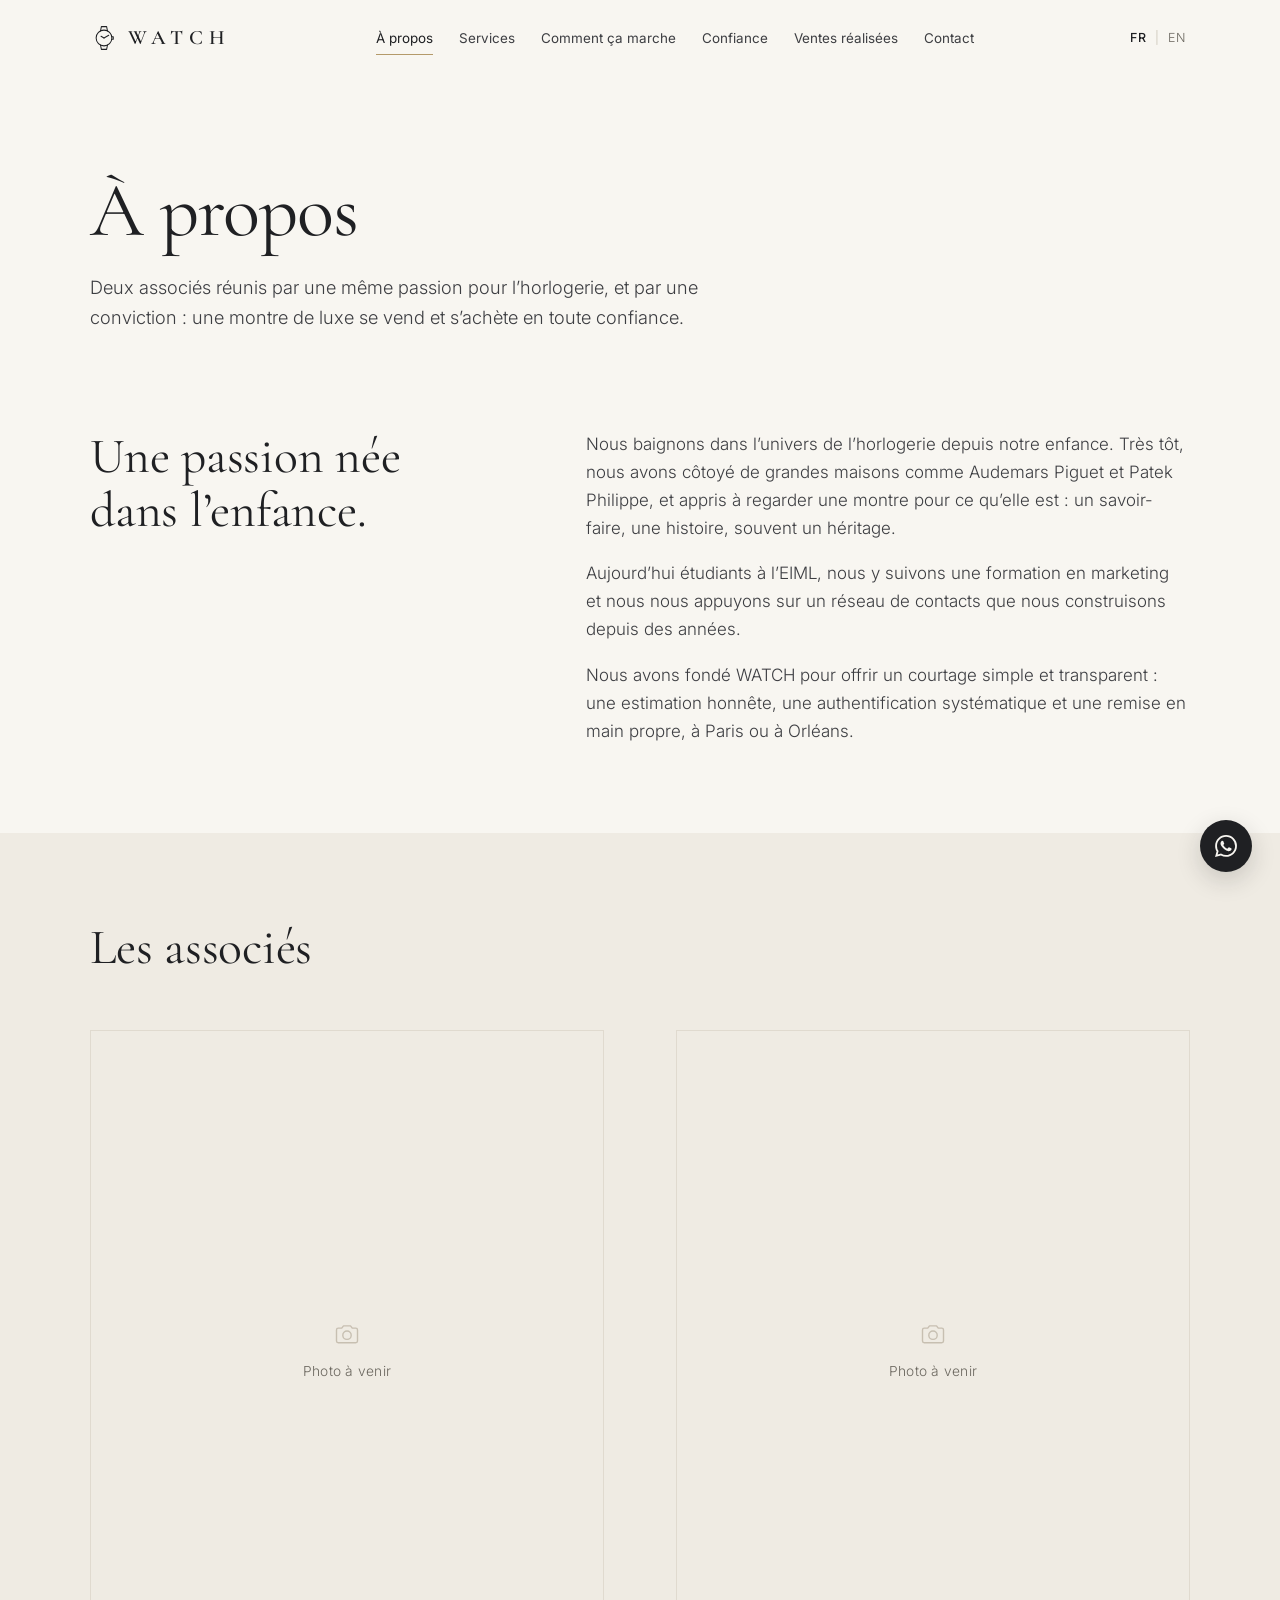
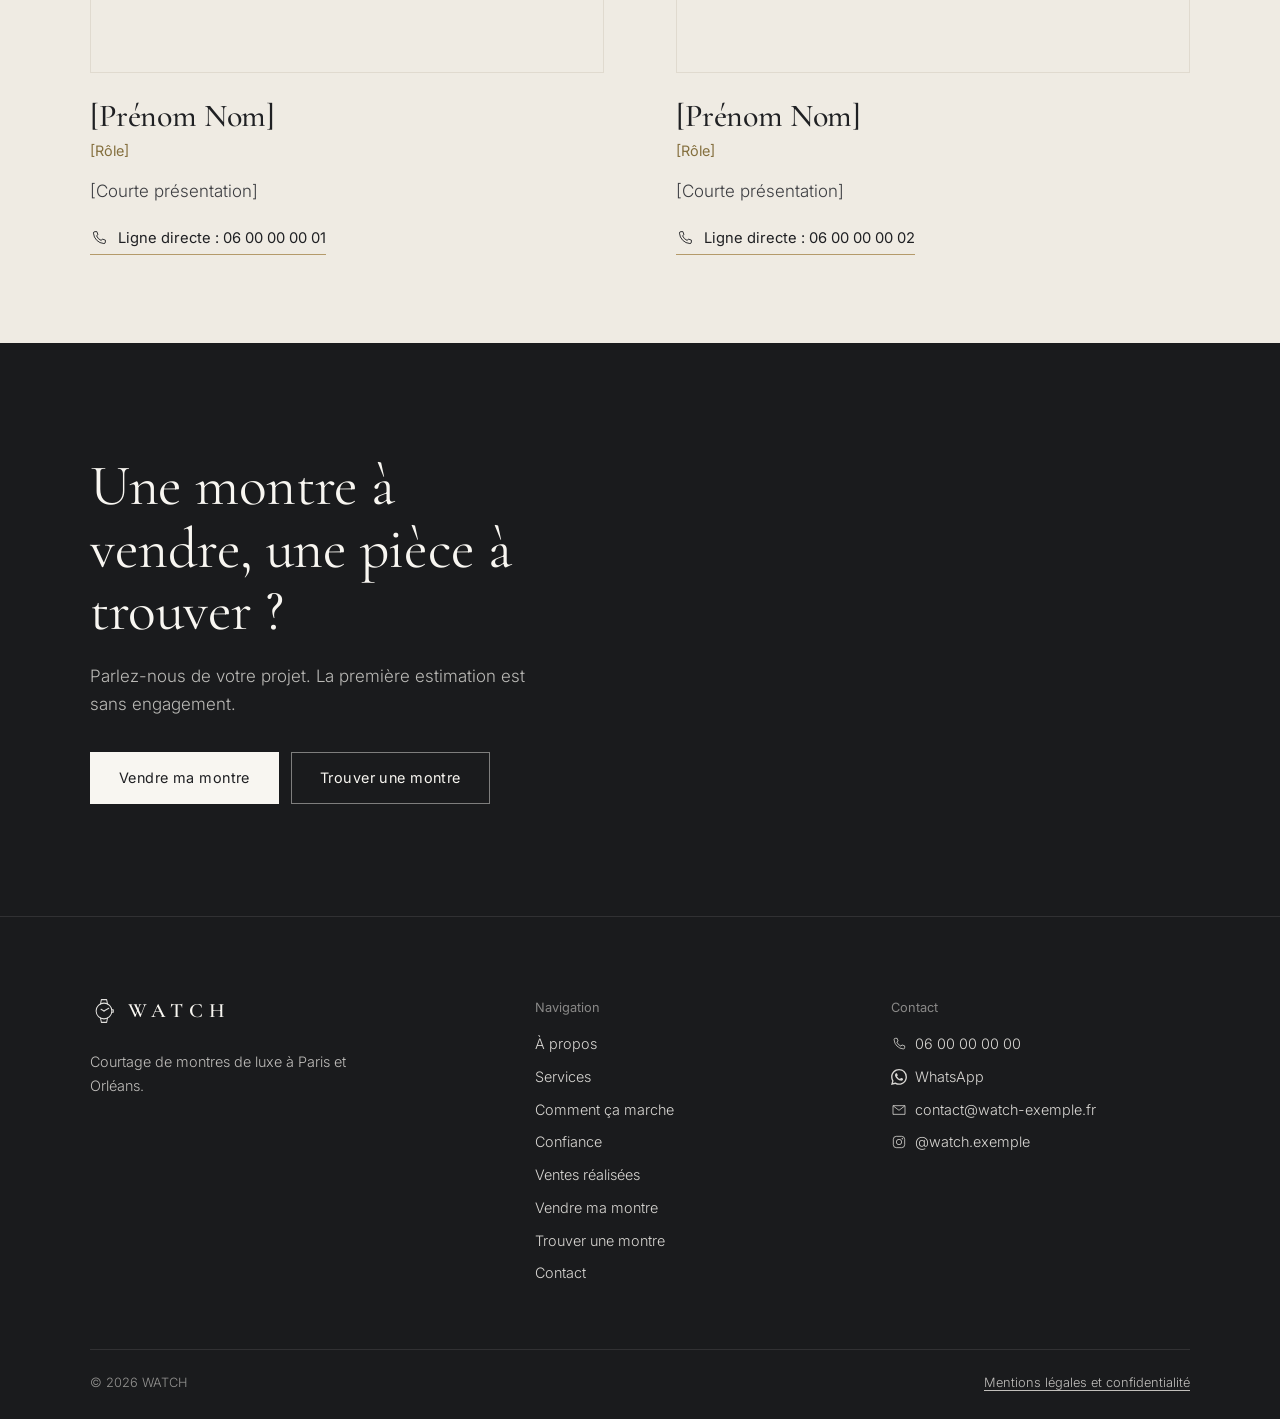
==== a-propos.html @ 284cd074 "Initial commit: site web statique Co-Authored-By: Claude Opus 5.5 <noreply@anthropic.com>" ====
<!DOCTYPE html>
<html lang="fr" class="no-js">
<head>
<meta charset="utf-8">
<meta name="viewport" content="width=device-width, initial-scale=1, viewport-fit=cover">
<title>À propos | WATCH</title>
<meta name="description" content="Courtage de montres de luxe à Paris et Orléans : vente, recherche, dépôt-vente et rachat. Authentification systématique et remise en main propre.">
<meta name="theme-color" content="#F8F6F1">
<link rel="icon" href="assets/logo.svg" type="image/svg+xml">
<link rel="preconnect" href="https://fonts.googleapis.com">
<link rel="preconnect" href="https://fonts.gstatic.com" crossorigin>
<link href="https://fonts.googleapis.com/css2?family=Cormorant+Garamond:ital,wght@0,400;0,500;0,600;1,400;1,500&family=Inter:wght@300;400;500&display=swap" rel="stylesheet">
<link rel="stylesheet" href="assets/style.css">
<script>document.documentElement.className = document.documentElement.className.replace('no-js', 'js');</script>
<script src="assets/site.js" defer></script>
</head>

<body data-page="a-propos">

<!-- Icônes -->
<svg width="0" height="0" style="position:absolute" aria-hidden="true" focusable="false">
  <symbol id="icon-dial" viewBox="0 0 64 64">
    <g fill="none" stroke="currentColor" stroke-width="1" stroke-linecap="round">
      <circle cx="32" cy="32" r="30"/>
      <circle cx="32" cy="32" r="26.5" stroke-width=".6"/>
      <path d="M32 8 V12 M56 32 H52 M32 56 V52 M8 32 H12"/>
      <path d="M32 32 V16 M32 32 L42 38"/>
    </g>
  </symbol>
  <symbol id="icon-camera" viewBox="0 0 24 24">
    <g fill="none" stroke="currentColor" stroke-width="1.2" stroke-linejoin="round">
      <path d="M3 8.5 A1.5 1.5 0 0 1 4.5 7 H7.5 L9 5 H15 L16.5 7 H19.5 A1.5 1.5 0 0 1 21 8.5 V18 A1.5 1.5 0 0 1 19.5 19.5 H4.5 A1.5 1.5 0 0 1 3 18 Z"/>
      <circle cx="12" cy="13" r="3.6"/>
    </g>
  </symbol>
  <symbol id="icon-phone" viewBox="0 0 24 24">
    <path fill="none" stroke="currentColor" stroke-width="1.2" stroke-linejoin="round" d="M6.6 3.5 H9.2 L10.6 7.6 L8.7 9 A11 11 0 0 0 15 15.3 L16.4 13.4 L20.5 14.8 V17.4 A2 2 0 0 1 18.5 19.4 A15 15 0 0 1 4.6 5.5 A2 2 0 0 1 6.6 3.5 Z"/>
  </symbol>
  <symbol id="icon-mail" viewBox="0 0 24 24">
    <g fill="none" stroke="currentColor" stroke-width="1.2" stroke-linejoin="round">
      <rect x="3" y="5.5" width="18" height="13"/>
      <path d="M3.5 6 L12 12.5 L20.5 6"/>
    </g>
  </symbol>
  <symbol id="icon-instagram" viewBox="0 0 24 24">
    <g fill="none" stroke="currentColor" stroke-width="1.2">
      <rect x="3.5" y="3.5" width="17" height="17" rx="4.5"/>
      <circle cx="12" cy="12" r="4"/>
    </g>
    <circle cx="16.9" cy="7.1" r="1" fill="currentColor"/>
  </symbol>
  <symbol id="icon-whatsapp" viewBox="0 0 24 24">
    <path fill="currentColor" d="M17.472 14.382c-.297-.149-1.758-.867-2.03-.967-.273-.099-.471-.148-.67.15-.197.297-.767.966-.94 1.164-.173.199-.347.223-.644.075-.297-.15-1.255-.463-2.39-1.475-.883-.788-1.48-1.761-1.653-2.059-.173-.297-.018-.458.13-.606.134-.133.298-.347.446-.52.149-.174.198-.298.298-.497.099-.198.05-.371-.025-.52-.075-.149-.669-1.612-.916-2.207-.242-.579-.487-.5-.669-.51-.173-.008-.371-.01-.57-.01-.198 0-.52.074-.792.372-.272.297-1.04 1.016-1.04 2.479 0 1.462 1.065 2.875 1.213 3.074.149.198 2.096 3.2 5.077 4.487.709.306 1.262.489 1.694.625.712.227 1.36.195 1.871.118.571-.085 1.758-.719 2.006-1.413.248-.694.248-1.289.173-1.413-.074-.124-.272-.198-.57-.347m-5.421 7.403h-.004a9.87 9.87 0 0 1-5.031-1.378l-.361-.214-3.741.982.998-3.648-.235-.374a9.86 9.86 0 0 1-1.51-5.26c.001-5.45 4.436-9.884 9.888-9.884 2.64 0 5.122 1.03 6.988 2.898a9.825 9.825 0 0 1 2.893 6.994c-.003 5.45-4.437 9.884-9.885 9.884m8.413-18.297A11.815 11.815 0 0 0 12.05 0C5.495 0 .16 5.335.157 11.892c0 2.096.547 4.142 1.588 5.945L.057 24l6.305-1.654a11.882 11.882 0 0 0 5.683 1.448h.005c6.554 0 11.89-5.335 11.893-11.893a11.821 11.821 0 0 0-3.48-8.413z"/>
  </symbol>
</svg>

<a class="skip-link" href="#main" data-i18n="a11y.skip">Aller au contenu</a>

<!-- =====================================================================
     EN-TÊTE
     ===================================================================== -->
<header class="site-header" id="top">
  <div class="container header-inner">
    <a class="brand" href="index.html">
      <img class="brand-mark" src="assets/logo.svg" alt="" width="28" height="28">
      <span class="brand-name" data-brand>WATCH</span>
    </a>

    <nav class="nav-desktop" aria-label="Navigation principale" data-i18n-attr="aria-label:a11y.mainNav">
      <ul>
        <li><a class="nav-link" href="a-propos.html" aria-current="page" data-i18n="nav.about">À propos</a></li>
        <li><a class="nav-link" href="services.html" data-i18n="nav.services">Services</a></li>
        <li><a class="nav-link" href="comment-ca-marche.html" data-i18n="nav.how">Comment ça marche</a></li>
        <li><a class="nav-link" href="confiance.html" data-i18n="nav.trust">Confiance</a></li>
        <li><a class="nav-link" href="ventes.html" data-i18n="nav.sales">Ventes réalisées</a></li>
        <li><a class="nav-link" href="contact.html" data-i18n="nav.contact">Contact</a></li>
      </ul>
    </nav>

    <div class="header-tools">
      <div class="lang" role="group" aria-label="Langue" data-i18n-attr="aria-label:a11y.lang">
        <button type="button" data-set-lang="fr" lang="fr" aria-label="Français" aria-pressed="true">FR</button>
        <span class="sep" aria-hidden="true">|</span>
        <button type="button" data-set-lang="en" lang="en" aria-label="English" aria-pressed="false">EN</button>
      </div>
      <button class="menu-toggle" type="button" aria-expanded="false" aria-controls="mobile-menu" aria-label="Ouvrir le menu" data-i18n-attr="aria-label:a11y.menuOpen">
        <span></span><span></span>
      </button>
    </div>
  </div>
</header>

<!-- Menu mobile (plein écran) -->
<div class="mobile-menu" id="mobile-menu" aria-hidden="true">
  <div class="mobile-menu-top">
    <a class="brand" href="index.html">
      <img class="brand-mark" src="assets/logo.svg" alt="" width="28" height="28">
      <span class="brand-name" data-brand>WATCH</span>
    </a>
    <button class="menu-close" type="button" aria-label="Fermer le menu" data-i18n-attr="aria-label:a11y.menuClose"></button>
  </div>
  <nav aria-label="Navigation principale" data-i18n-attr="aria-label:a11y.mainNav">
    <ul>
      <li><a class="nav-link-m" href="index.html" data-i18n="nav.home">Accueil</a></li>
      <li><a class="nav-link-m" href="a-propos.html" aria-current="page" data-i18n="nav.about">À propos</a></li>
      <li><a class="nav-link-m" href="services.html" data-i18n="nav.services">Services</a></li>
      <li><a class="nav-link-m" href="comment-ca-marche.html" data-i18n="nav.how">Comment ça marche</a></li>
      <li><a class="nav-link-m" href="confiance.html" data-i18n="nav.trust">Confiance</a></li>
      <li><a class="nav-link-m" href="ventes.html" data-i18n="nav.sales">Ventes réalisées</a></li>
      <li><a class="nav-link-m" href="contact.html" data-i18n="nav.contact">Contact</a></li>
    </ul>
  </nav>
  <div class="mobile-menu-foot">
    <a class="btn btn-primary" href="vendre.html" data-i18n="cta.sell">Vendre ma montre</a>
    <a class="btn btn-ghost" href="trouver.html" data-i18n="cta.find">Trouver une montre</a>
    <div class="lang" role="group" aria-label="Langue" data-i18n-attr="aria-label:a11y.lang">
      <button type="button" data-set-lang="fr" lang="fr" aria-label="Français" aria-pressed="true">FR</button>
      <span class="sep" aria-hidden="true">|</span>
      <button type="button" data-set-lang="en" lang="en" aria-label="English" aria-pressed="false">EN</button>
    </div>
  </div>
</div>

<main id="main" tabindex="-1">

<!-- =====================================================================
     2. À PROPOS
     ===================================================================== -->
  <header class="page-head">
    <div class="container">
      <h1 data-i18n="about.title">À propos</h1>
      <p class="lead" data-i18n="about.lead">Deux associés réunis par une même passion pour l’horlogerie, et par une conviction&nbsp;: une montre de luxe se vend et s’achète en toute confiance.</p>
    </div>
  </header>

  <div class="block">
    <div class="container story reveal">
      <h2 data-i18n="about.story.title">Une passion née dans l’enfance.</h2>
      <div class="story-text">
        <p data-i18n="about.story.p1">Nous baignons dans l’univers de l’horlogerie depuis notre enfance. Très tôt, nous avons côtoyé de grandes maisons comme Audemars Piguet et Patek Philippe, et appris à regarder une montre pour ce qu’elle est&nbsp;: un savoir-faire, une histoire, souvent un héritage.</p>
        <p data-i18n="about.story.p2">Aujourd’hui étudiants à l’EIML, nous y suivons une formation en marketing et nous nous appuyons sur un réseau de contacts que nous construisons depuis des années.</p>
        <p data-i18n="about.story.p3">Nous avons fondé <span data-brand>WATCH</span> pour offrir un courtage simple et transparent&nbsp;: une estimation honnête, une authentification systématique et une remise en main propre, à Paris ou à Orléans.</p>
      </div>
    </div>
  </div>

  <div class="block block-tint">
    <div class="container">
      <div class="block-head reveal">
        <h2 data-i18n="about.partners.title">Les associés</h2>
      </div>
      <div class="partners">
        <!-- ASSOCIÉ 1 -->
        <article class="partner reveal">
          <div class="partner-photo">
            <!-- PHOTO ASSOCIÉ 1 : remplacez le bloc .photo-placeholder par
                 <img src="photos/associe-1.jpg" alt="Prénom Nom" loading="lazy"> -->
            <div class="photo-placeholder">
              <svg class="icon" aria-hidden="true"><use href="#icon-camera"/></svg>
              <span data-i18n="partner.photo">Photo à venir</span>
            </div>
          </div>
          <h3>[Prénom Nom]</h3>
          <p class="partner-role" data-i18n="partner1.role">[Rôle]</p>
          <p class="partner-bio" data-i18n="partner1.bio">[Courte présentation]</p>
          <a class="partner-phone" data-tel="partner1Phone" href="tel:+33600000001">
            <svg class="icon" aria-hidden="true"><use href="#icon-phone"/></svg>
            <span><span data-i18n="partner.direct">Ligne directe&nbsp;:</span> <span data-config="partner1Phone">06 00 00 00 01</span></span>
          </a>
        </article>

        <!-- ASSOCIÉ 2 -->
        <article class="partner reveal">
          <div class="partner-photo">
            <!-- PHOTO ASSOCIÉ 2 : remplacez le bloc .photo-placeholder par
                 <img src="photos/associe-2.jpg" alt="Prénom Nom" loading="lazy"> -->
            <div class="photo-placeholder">
              <svg class="icon" aria-hidden="true"><use href="#icon-camera"/></svg>
              <span data-i18n="partner.photo">Photo à venir</span>
            </div>
          </div>
          <h3>[Prénom Nom]</h3>
          <p class="partner-role" data-i18n="partner2.role">[Rôle]</p>
          <p class="partner-bio" data-i18n="partner2.bio">[Courte présentation]</p>
          <a class="partner-phone" data-tel="partner2Phone" href="tel:+33600000002">
            <svg class="icon" aria-hidden="true"><use href="#icon-phone"/></svg>
            <span><span data-i18n="partner.direct">Ligne directe&nbsp;:</span> <span data-config="partner2Phone">06 00 00 00 02</span></span>
          </a>
        </article>
      </div>
    </div>
  </div>

</main>

<!-- =====================================================================
     BANDEAU FINAL
     ===================================================================== -->
<section class="cta-band" id="cta-band" aria-labelledby="cta-band-title">
  <div class="container">
    <h2 id="cta-band-title" data-i18n="band.title">Une montre à vendre, une pièce à trouver&nbsp;?</h2>
    <p data-i18n="band.text">Parlez-nous de votre projet. La première estimation est sans engagement.</p>
    <div class="cta-band-actions">
      <a class="btn btn-light" href="vendre.html" data-i18n="cta.sell">Vendre ma montre</a>
      <a class="btn btn-outline-light" href="trouver.html" data-i18n="cta.find">Trouver une montre</a>
    </div>
  </div>
</section>

<!-- =====================================================================
     PIED DE PAGE
     ===================================================================== -->
<footer class="site-footer">
  <div class="container">
    <div class="footer-main">
      <div>
        <a class="brand" href="index.html">
          <img class="brand-mark" src="assets/logo.svg" alt="" width="28" height="28">
          <span class="brand-name" data-brand>WATCH</span>
        </a>
        <p class="footer-tagline" data-i18n="footer.tagline">Courtage de montres de luxe à Paris et Orléans.</p>
      </div>
      <nav aria-labelledby="footer-nav-title">
        <p class="footer-title" id="footer-nav-title" data-i18n="footer.navTitle">Navigation</p>
        <ul class="footer-links">
          <li><a href="a-propos.html" data-i18n="nav.about">À propos</a></li>
          <li><a href="services.html" data-i18n="nav.services">Services</a></li>
          <li><a href="comment-ca-marche.html" data-i18n="nav.how">Comment ça marche</a></li>
          <li><a href="confiance.html" data-i18n="nav.trust">Confiance</a></li>
          <li><a href="ventes.html" data-i18n="nav.sales">Ventes réalisées</a></li>
          <li><a href="vendre.html" data-i18n="cta.sell">Vendre ma montre</a></li>
          <li><a href="trouver.html" data-i18n="cta.find">Trouver une montre</a></li>
          <li><a href="contact.html" data-i18n="nav.contact">Contact</a></li>
        </ul>
      </nav>
      <div>
        <p class="footer-title" data-i18n="footer.contactTitle">Contact</p>
        <ul class="footer-links">
          <li><a data-tel="phone" href="tel:+33600000000"><svg class="icon" aria-hidden="true"><use href="#icon-phone"/></svg><span data-config="phone">06 00 00 00 00</span></a></li>
          <li><a data-wa href="https://wa.me/33600000000" target="_blank" rel="noopener"><svg class="icon" aria-hidden="true"><use href="#icon-whatsapp"/></svg>WhatsApp</a></li>
          <li><a data-mail href="mailto:contact@watch-exemple.fr"><svg class="icon" aria-hidden="true"><use href="#icon-mail"/></svg><span data-config="email">contact@watch-exemple.fr</span></a></li>
          <li><a data-insta href="https://www.instagram.com/watch.exemple/" target="_blank" rel="noopener"><svg class="icon" aria-hidden="true"><use href="#icon-instagram"/></svg><span data-config="instagramHandle">@watch.exemple</span></a></li>
        </ul>
      </div>
    </div>
    <div class="footer-bottom">
      <span>© <span data-year>2026</span> <span data-brand>WATCH</span></span>
      <a href="mentions-legales.html" data-i18n="footer.legal">Mentions légales et confidentialité</a>
    </div>
  </div>
</footer>

<!-- Bouton WhatsApp flottant -->
<a class="wa-float" data-wa href="https://wa.me/33600000000" target="_blank" rel="noopener" aria-label="Nous écrire sur WhatsApp" data-i18n-attr="aria-label:a11y.wa">
  <svg class="icon" aria-hidden="true"><use href="#icon-whatsapp"/></svg>
</a>

</body>
</html>
---- assets/style.css ----
/* =====================================================================
   FEUILLE DE STYLE COMMUNE À TOUTES LES PAGES
   ===================================================================== */

/* =====================================================================
   VARIABLES DE DESIGN
   Une seule touche de couleur : --gold (champagne mat), utilisée avec parcimonie.
   ===================================================================== */
:root {
  --ink:        #1F2023;  /* anthracite : texte et boutons */
  --ink-soft:   #3D3E42;  /* texte courant */
  --muted:      #6B675F;  /* texte secondaire */
  --paper:      #F8F6F1;  /* ivoire : fond principal */
  --paper-2:    #EFEBE3;  /* ivoire plus soutenu : bandeaux, emplacements photo */
  --white:      #FFFFFF;  /* champs de formulaire */
  --line:       #E0DACF;  /* filets fins */
  --line-strong:#C7BFB1;  /* bordures de champs */
  --gold:       #B49A6A;  /* champagne : filets, aiguille des secondes */
  --gold-ink:   #85703F;  /* champagne lisible pour du texte */
  --night:      #1A1B1D;  /* bandeau final et pied de page */
  --error:      #9A3A2C;

  --serif: "Cormorant Garamond", "Iowan Old Style", "Times New Roman", serif;
  --sans:  "Inter", system-ui, -apple-system, "Segoe UI", Roboto, sans-serif;

  --gutter: 20px;
  --max: 1180px;
  --header-h: 64px;
  --ease: cubic-bezier(.22, .61, .36, 1);
}
@media (min-width: 768px) {
  :root { --gutter: 40px; --header-h: 76px; }
}

/* ---------- Base ---------- */
*, *::before, *::after { box-sizing: border-box; }
[hidden] { display: none !important; }
html { -webkit-text-size-adjust: 100%; color-scheme: light; }
body {
  margin: 0;
  background: var(--paper);
  color: var(--ink);
  font-family: var(--sans);
  font-weight: 300;
  font-size: 16px;
  line-height: 1.65;
  -webkit-font-smoothing: antialiased;
  text-rendering: optimizeLegibility;
}
@media (min-width: 1024px) { body { font-size: 17px; } }
body.menu-open { overflow: hidden; }
img, svg { display: block; max-width: 100%; }
a { color: inherit; }
p { margin: 0 0 1em; }
h1, h2, h3, h4 {
  font-family: var(--serif);
  font-weight: 500;
  line-height: 1.08;
  letter-spacing: -0.005em;
  margin: 0;
  color: var(--ink);
}
strong { font-weight: 500; }
::selection { background: var(--ink); color: var(--paper); }

:focus-visible { outline: 2px solid var(--gold-ink); outline-offset: 3px; }
[tabindex="-1"]:focus { outline: none; }

.container { width: 100%; max-width: var(--max); margin: 0 auto; padding: 0 var(--gutter); }
.visually-hidden {
  position: absolute !important; width: 1px; height: 1px; padding: 0; margin: -1px;
  overflow: hidden; clip: rect(0 0 0 0); white-space: nowrap; border: 0;
}
.nowrap, [data-config] { white-space: nowrap; }
.icon { width: 18px; height: 18px; flex: none; }

.skip-link {
  position: absolute; left: 12px; top: -60px; z-index: 100;
  background: var(--ink); color: var(--paper); padding: 10px 16px; text-decoration: none; font-size: .9rem;
}
.skip-link:focus { top: 12px; }

/* ---------- Boutons et liens ---------- */
.btn {
  display: inline-flex; align-items: center; justify-content: center; gap: 10px;
  min-height: 52px; padding: 0 28px;
  font-family: var(--sans); font-size: .9rem; font-weight: 400; letter-spacing: .03em; line-height: 1.2;
  text-decoration: none; text-align: center;
  border: 1px solid var(--ink); border-radius: 0; cursor: pointer;
  transition: background-color .35s var(--ease), color .35s var(--ease), border-color .35s var(--ease);
}
.btn-primary { background: var(--ink); color: var(--paper); }
.btn-primary:hover { background: #000; border-color: #000; }
.btn-ghost { background: transparent; color: var(--ink); }
.btn-ghost:hover { background: var(--ink); color: var(--paper); }
.btn-light { background: var(--paper); color: var(--ink); border-color: var(--paper); }
.btn-light:hover { background: transparent; color: var(--paper); }
.btn-outline-light { background: transparent; color: var(--paper); border-color: rgba(248, 246, 241, .45); }
.btn-outline-light:hover { border-color: var(--gold); color: var(--paper); background: rgba(248, 246, 241, .04); }
.btn[disabled] { opacity: .6; cursor: progress; }
.btn .icon { width: 17px; height: 17px; }

.text-link {
  display: inline-block;
  font-size: .92rem; font-weight: 400; color: var(--ink);
  text-decoration: underline; text-decoration-thickness: 1px;
  text-decoration-color: var(--gold); text-underline-offset: 6px;
  transition: text-decoration-color .3s var(--ease);
}
.text-link:hover { text-decoration-color: var(--ink); }

/* ---------- En-tête ---------- */
.site-header {
  position: sticky; top: 0; z-index: 50;
  background: rgba(248, 246, 241, .95);
  -webkit-backdrop-filter: saturate(1.1) blur(10px);
  backdrop-filter: saturate(1.1) blur(10px);
  border-bottom: 1px solid transparent;
  transition: border-color .4s var(--ease);
}
.site-header.is-scrolled { border-bottom-color: var(--line); }
.header-inner { display: flex; align-items: center; justify-content: space-between; gap: 24px; height: var(--header-h); }

.brand { display: inline-flex; align-items: center; gap: 10px; text-decoration: none; color: var(--ink); }
.brand-mark { width: 28px; height: 28px; }
.site-footer .brand-mark { filter: invert(1); }   /* logo clair sur fond sombre */
.brand-name {
  font-family: var(--serif); font-weight: 600; font-size: 1.28rem;
  letter-spacing: .28em; margin-right: -.28em; line-height: 1;
}

.nav-desktop { display: none; }
.nav-desktop ul { display: flex; align-items: center; gap: 26px; list-style: none; margin: 0; padding: 0; }
.nav-link {
  position: relative; display: inline-block; padding: 6px 0;
  font-size: .84rem; font-weight: 400; color: var(--ink-soft); text-decoration: none;
  transition: color .3s var(--ease);
}
.nav-link::after {
  content: ""; position: absolute; left: 0; right: 0; bottom: 0; height: 1px;
  background: var(--gold); transform: scaleX(0); transform-origin: left;
  transition: transform .4s var(--ease);
}
.nav-link:hover { color: var(--ink); }
.nav-link:hover::after, .nav-link[aria-current="page"]::after { transform: scaleX(1); }
.nav-link[aria-current="page"] { color: var(--ink); }

.header-tools { display: flex; align-items: center; gap: 18px; }
.lang { display: flex; align-items: center; gap: 4px; font-size: .78rem; letter-spacing: .08em; }
.lang button {
  background: none; border: 0; padding: 8px 4px; cursor: pointer;
  font: inherit; letter-spacing: inherit; color: var(--muted);
  transition: color .3s var(--ease);
}
.lang button:hover { color: var(--ink); }
.lang button[aria-pressed="true"] { color: var(--ink); font-weight: 500; }
.lang .sep { color: var(--line-strong); }

.menu-toggle {
  display: inline-flex; flex-direction: column; justify-content: center; gap: 6px;
  width: 44px; height: 44px; padding: 0 10px; margin-right: -10px;
  background: none; border: 0; cursor: pointer;
}
.menu-toggle span { display: block; height: 1px; background: var(--ink); }
.menu-toggle span:last-child { width: 62%; margin-left: auto; }

@media (min-width: 1100px) {
  .nav-desktop { display: block; }
  .menu-toggle { display: none; }
}

/* ---------- Menu mobile ---------- */
.mobile-menu {
  position: fixed; inset: 0; z-index: 60;
  display: flex; flex-direction: column;
  background: var(--paper);
  padding: 0 var(--gutter) calc(28px + env(safe-area-inset-bottom));
  overflow-y: auto;
  opacity: 0; visibility: hidden;
  transition: opacity .35s var(--ease), visibility .35s;
}
.mobile-menu.is-open { opacity: 1; visibility: visible; }
.mobile-menu-top { display: flex; align-items: center; justify-content: space-between; height: var(--header-h); flex: none; }
.menu-close {
  width: 44px; height: 44px; margin-right: -10px; position: relative;
  background: none; border: 0; cursor: pointer;
}
.menu-close::before, .menu-close::after {
  content: ""; position: absolute; left: 11px; right: 11px; top: 50%; height: 1px; background: var(--ink);
}
.menu-close::before { transform: rotate(45deg); }
.menu-close::after { transform: rotate(-45deg); }
.mobile-menu nav ul { list-style: none; margin: 16px 0 0; padding: 0; }
.mobile-menu nav a {
  display: block; padding: 11px 0;
  font-family: var(--serif); font-size: 1.85rem; font-weight: 400; line-height: 1.15;
  color: var(--ink); text-decoration: none;
  border-bottom: 1px solid var(--line);
}
.mobile-menu nav a[aria-current="page"] { color: var(--gold-ink); }
.mobile-menu-foot { margin-top: auto; padding-top: 32px; display: grid; gap: 14px; }
.mobile-menu-foot .lang { font-size: .9rem; }
.mobile-menu-foot .btn { width: 100%; }

.page-head { padding: 52px 0 20px; }
.page-head h1 { font-size: clamp(2.7rem, 8vw, 4.8rem); font-weight: 400; line-height: 1; letter-spacing: -.015em; }
.page-head .lead { margin-top: 22px; }
@media (min-width: 768px) { .page-head { padding: 96px 0 32px; } }
.page-head + .block { padding-top: 28px; }
@media (min-width: 768px) { .page-head + .block { padding-top: 48px; } }

.lead { font-size: 1.08rem; color: var(--ink-soft); max-width: 58ch; }
@media (min-width: 1024px) { .lead { font-size: 1.14rem; } }

.block { padding: 52px 0; }
@media (min-width: 768px) { .block { padding: 88px 0; } }
.block-tint { background: var(--paper-2); }
.block-head { display: grid; gap: 18px; margin-bottom: 40px; }
.block-head h2 { font-size: clamp(2rem, 5vw, 3.1rem); font-weight: 400; max-width: 20ch; }
.block-head p { color: var(--ink-soft); max-width: 52ch; margin: 0; }
@media (min-width: 900px) {
  .block-head { grid-template-columns: 1fr 1fr; align-items: end; gap: 64px; margin-bottom: 56px; }
}

/* ---------- Apparition douce au scroll ---------- */
.js .reveal { opacity: 0; transform: translateY(14px); transition: opacity 1s var(--ease), transform 1s var(--ease); }
.js .reveal.is-visible { opacity: 1; transform: none; }

/* =====================================================================
   ACCUEIL
   ===================================================================== */
.hero { padding: 36px 0 64px; }
.hero-grid { display: grid; gap: 48px; align-items: center; }
.hero h1 {
  font-size: clamp(2.55rem, 10vw, 4.9rem);
  font-weight: 400; line-height: 1.03; letter-spacing: -.02em;
  max-width: 13ch;
}
.hero-lead { font-size: 1.06rem; color: var(--ink-soft); max-width: 44ch; margin: 26px 0 34px; }
.hero-actions { display: grid; gap: 12px; }
.hero-note { margin: 22px 0 0; font-size: .88rem; color: var(--muted); }
.hero-note a { color: var(--ink); text-decoration-color: var(--gold); text-underline-offset: 4px; }
.dial-wrap { width: min(80vw, 360px); margin: 0 auto; }
.dial { width: 100%; height: auto; overflow: visible; }
.js .hero .reveal:nth-child(2) { transition-delay: .12s; }
.js .hero .reveal:nth-child(3) { transition-delay: .24s; }
.js .hero .reveal:nth-child(4) { transition-delay: .36s; }

@media (min-width: 560px) {
  .hero-actions { grid-auto-flow: column; justify-content: start; }
}
@media (min-width: 960px) {
  .hero { display: flex; align-items: center; min-height: calc(100vh - var(--header-h)); min-height: calc(100svh - var(--header-h)); padding: 56px 0 96px; }
  .hero-grid { grid-template-columns: minmax(0, 1.15fr) minmax(0, .85fr); gap: 72px; }
  .hero-lead { font-size: 1.15rem; }
  .dial-wrap { width: 100%; max-width: 470px; margin: 0 0 0 auto; }
}

/* Services en résumé */
.svc-grid { display: grid; gap: 0; list-style: none; margin: 0; padding: 0; }
.svc-item { padding: 26px 0 30px; border-top: 1px solid var(--line); }
.svc-item:first-child { border-top-color: var(--ink); }
.svc-item h3 { font-size: 1.7rem; font-weight: 500; margin-bottom: 8px; }
.svc-item p { color: var(--ink-soft); margin: 0; max-width: 34ch; }
@media (min-width: 640px) {
  .svc-grid { grid-template-columns: 1fr 1fr; column-gap: 40px; }
  .svc-item:nth-child(2) { border-top-color: var(--ink); }
}
@media (min-width: 1024px) {
  .svc-grid { grid-template-columns: repeat(4, 1fr); column-gap: 36px; }
  .svc-item { border-top-color: var(--ink); }
}
.block-foot { margin-top: 36px; }

/* Points de confiance (accueil) */
.trust-points { display: grid; gap: 36px; list-style: none; margin: 0; padding: 0; }
.trust-point::before { content: ""; display: block; width: 36px; height: 1px; background: var(--gold); margin-bottom: 22px; }
.trust-point h3 { font-size: 1.65rem; margin-bottom: 10px; }
.trust-point p { color: var(--ink-soft); margin: 0; max-width: 38ch; }
@media (min-width: 860px) { .trust-points { grid-template-columns: repeat(3, 1fr); gap: 48px; } }

/* Deux parcours (accueil) */
.paths { display: grid; gap: 0; }
.path { padding: 36px 0; border-top: 1px solid var(--line); }
.path:first-child { border-top: 0; padding-top: 0; }
.path h3 { font-size: clamp(1.9rem, 4vw, 2.5rem); font-weight: 400; margin-bottom: 14px; }
.path p { color: var(--ink-soft); max-width: 42ch; }
.path-actions { display: flex; flex-wrap: wrap; align-items: center; gap: 20px 28px; margin-top: 26px; }
@media (min-width: 860px) {
  .paths { grid-template-columns: 1fr 1fr; }
  .path, .path:first-child { padding: 8px 0 8px 56px; border-top: 0; border-left: 1px solid var(--line); }
  .path:first-child { padding-left: 0; padding-right: 56px; border-left: 0; }
}

/* =====================================================================
   À PROPOS
   ===================================================================== */
.story { display: grid; gap: 28px; }
.story h2 { font-size: clamp(2rem, 5vw, 3.1rem); font-weight: 400; max-width: 14ch; }
.story-text p { color: var(--ink-soft); max-width: 60ch; }
.story-text p:last-child { margin-bottom: 0; }
@media (min-width: 900px) { .story { grid-template-columns: minmax(0, 5fr) minmax(0, 7fr); gap: 64px; } }

.partners { display: grid; gap: 56px; }
@media (min-width: 720px) { .partners { grid-template-columns: 1fr 1fr; gap: 40px; } }
@media (min-width: 1024px) { .partners { gap: 72px; } }
.partner-photo { aspect-ratio: 4 / 5; background: var(--paper-2); border: 1px solid var(--line); margin-bottom: 26px; overflow: hidden; }
.partner-photo img { width: 100%; height: 100%; object-fit: cover; }
.photo-placeholder {
  height: 100%; display: flex; flex-direction: column; align-items: center; justify-content: center; gap: 12px;
  color: var(--muted); font-size: .86rem; letter-spacing: .02em;
}
.photo-placeholder .icon { width: 28px; height: 28px; color: var(--line-strong); }
.partner h3 { font-size: 2rem; font-weight: 500; }
.partner-role { margin: 6px 0 14px; font-size: .9rem; font-weight: 400; color: var(--gold-ink); }
.partner-bio { color: var(--ink-soft); max-width: 46ch; }
.partner-phone {
  display: inline-flex; align-items: center; gap: 10px; margin-top: 4px;
  font-size: .92rem; font-weight: 400; text-decoration: none; color: var(--ink);
  border-bottom: 1px solid var(--gold); padding-bottom: 4px;
}
.partner-phone:hover { border-bottom-color: var(--ink); }

/* =====================================================================
   SERVICES
   ===================================================================== */
.svc-rows { list-style: none; margin: 0; padding: 0; border-top: 1px solid var(--ink); }
.svc-row { display: grid; gap: 10px; padding: 30px 0 34px; border-bottom: 1px solid var(--line); }
.svc-row h3 { font-size: clamp(1.9rem, 4vw, 2.6rem); font-weight: 400; }
.svc-row p { color: var(--ink-soft); margin: 0; max-width: 56ch; }
.svc-note { display: block; margin-top: 14px; font-family: var(--serif); font-style: italic; font-size: 1.15rem; color: var(--gold-ink); }
@media (min-width: 860px) {
  .svc-row { grid-template-columns: minmax(0, 5fr) minmax(0, 7fr); gap: 56px; padding: 44px 0 46px; align-items: baseline; }
}
.svc-extra { display: grid; gap: 40px; margin-top: 56px; }
.svc-extra h3 { font-size: 1.7rem; margin-bottom: 12px; }
.svc-extra p { color: var(--ink-soft); max-width: 48ch; }
@media (min-width: 860px) { .svc-extra { grid-template-columns: 1fr 1fr; gap: 64px; margin-top: 72px; } }

/* =====================================================================
   COMMENT ÇA MARCHE — onglets + frise
   ===================================================================== */
.tabs { display: grid; grid-template-columns: 1fr 1fr; border: 1px solid var(--ink); margin-bottom: 44px; max-width: 520px; }
.tab {
  min-height: 52px; padding: 0 16px;
  background: transparent; border: 0; cursor: pointer;
  font: inherit; font-size: .9rem; font-weight: 400; color: var(--ink);
  transition: background-color .35s var(--ease), color .35s var(--ease);
}
.tab + .tab { border-left: 1px solid var(--ink); }
.tab[aria-selected="true"] { background: var(--ink); color: var(--paper); }
.tab:focus-visible { outline-offset: -5px; outline-color: var(--gold); }

.steps { list-style: none; margin: 0; padding: 0; max-width: 820px; }
.step { position: relative; display: grid; grid-template-columns: 58px minmax(0, 1fr); gap: 18px; padding-bottom: 34px; }
.step::before {
  content: ""; position: absolute; left: 28px; top: 46px; bottom: 6px; width: 1px; background: var(--line);
}
.step:last-child::before { display: none; }
.step-num {
  font-family: var(--serif); font-size: 1.75rem; font-weight: 500; line-height: 1.15;
  color: var(--gold-ink); text-align: center; letter-spacing: .02em;
}
.step h3 { font-size: 1.5rem; margin: 2px 0 8px; }
.step p { color: var(--ink-soft); margin: 0; max-width: 56ch; }
.steps-cta { margin-top: 18px; padding-left: 76px; }
@media (min-width: 768px) {
  .step { grid-template-columns: 96px minmax(0, 1fr); gap: 28px; padding-bottom: 42px; }
  .step::before { left: 48px; top: 54px; }
  .step-num { font-size: 2.2rem; }
  .step h3 { font-size: 1.75rem; }
  .steps-cta { padding-left: 124px; }
}

/* =====================================================================
   CONFIANCE
   ===================================================================== */
.pledges { display: grid; gap: 0; list-style: none; margin: 0; padding: 0; }
.pledge { padding: 30px 0 34px; border-top: 1px solid var(--gold); }
.pledge h2 { font-size: clamp(1.8rem, 4vw, 2.4rem); font-weight: 400; margin-bottom: 12px; max-width: 18ch; }
.pledge p { color: var(--ink-soft); margin: 0; max-width: 46ch; }
@media (min-width: 820px) {
  .pledges { grid-template-columns: 1fr 1fr; column-gap: 64px; row-gap: 24px; }
  .pledge { padding: 36px 0 48px; }
}

/* =====================================================================
   VENTES RÉALISÉES
   ===================================================================== */
.sales { display: grid; grid-template-columns: 1fr 1fr; gap: 28px 16px; list-style: none; margin: 0; padding: 0; }
@media (min-width: 860px) { .sales { grid-template-columns: repeat(3, 1fr); gap: 56px 32px; } }
.sale-visual {
  position: relative; aspect-ratio: 1 / 1; overflow: hidden;
  display: flex; flex-direction: column; align-items: center; justify-content: center; gap: 14px;
  background: linear-gradient(180deg, #F3F0E9 0%, var(--paper-2) 100%);
  border: 1px solid var(--line);
}
.sale-visual img { position: absolute; inset: 0; width: 100%; height: 100%; object-fit: cover; }
.sale-visual .sale-dial { width: 34%; height: auto; color: var(--line-strong); }
.sale-soon { font-family: var(--serif); font-style: italic; font-size: 1.2rem; color: var(--gold-ink); }
.sale-meta { padding-top: 16px; }
.sale-meta h3 { font-size: 1.35rem; font-weight: 500; }
.sale-meta p { margin: 4px 0 0; font-size: .86rem; color: var(--muted); }
@media (min-width: 860px) { .sale-meta h3 { font-size: 1.55rem; } .sale-soon { font-size: 1.35rem; } }

/* =====================================================================
   FORMULAIRES
   ===================================================================== */
.form-layout { display: grid; gap: 48px; }
@media (min-width: 980px) {
  .form-layout { grid-template-columns: minmax(0, 7fr) minmax(0, 4fr); gap: 80px; align-items: start; }
  .form-aside { position: sticky; top: calc(var(--header-h) + 32px); }
}
.form fieldset { border: 0; margin: 0 0 40px; padding: 0; min-width: 0; }
.form legend { padding: 0; margin-bottom: 22px; font-family: var(--serif); font-size: 1.75rem; font-weight: 500; color: var(--ink); }
.fields { display: grid; gap: 20px; }
@media (min-width: 640px) {
  .fields { grid-template-columns: 1fr 1fr; column-gap: 20px; row-gap: 22px; }
  .field.full { grid-column: 1 / -1; }
}
.field { min-width: 0; }
.field > label:not([class]), .field .label { display: block; margin-bottom: 8px; font-size: .84rem; font-weight: 500; color: var(--ink); }
.req { color: var(--gold-ink); margin-left: 2px; }
.opt { font-weight: 300; color: var(--muted); }

.form input[type="text"], .form input[type="email"], .form input[type="tel"], .form select, .form textarea {
  width: 100%; min-height: 52px; padding: 13px 14px;
  font-family: var(--sans); font-size: 16px; font-weight: 400; color: var(--ink);
  background: var(--white); border: 1px solid var(--line-strong); border-radius: 0;
  -webkit-appearance: none; appearance: none;
  transition: border-color .25s var(--ease), box-shadow .25s var(--ease);
}
.form input, .form select, .form textarea { scroll-margin-top: calc(var(--header-h) + 64px); }
.form textarea { min-height: 150px; resize: vertical; line-height: 1.55; }
.form select {
  padding-right: 42px; cursor: pointer;
  background-image: url("data:image/svg+xml,%3Csvg xmlns='http://www.w3.org/2000/svg' viewBox='0 0 12 8'%3E%3Cpath d='M1 1.5l5 5 5-5' fill='none' stroke='%231F2023' stroke-width='1.2'/%3E%3C/svg%3E");
  background-repeat: no-repeat; background-position: right 16px center; background-size: 12px 8px;
}
.form ::placeholder { color: #9E988D; opacity: 1; }
.form input:focus, .form select:focus, .form textarea:focus {
  outline: none; border-color: var(--ink); box-shadow: 0 0 0 3px rgba(180, 154, 106, .28);
}
.field.has-error input, .field.has-error select, .field.has-error textarea, .field.has-error .dropzone { border-color: var(--error); }
.field-error { margin: 7px 0 0; font-size: .8rem; font-weight: 400; color: var(--error); }
.field-error:empty { display: none; }
.hint { margin: 8px 0 0; font-size: .8rem; color: var(--muted); }
.hint a { color: var(--ink); text-underline-offset: 3px; text-decoration-color: var(--gold); }

/* Choix (boutons radio) */
.choices { display: flex; flex-wrap: wrap; gap: 8px; }
.choice { position: relative; }
.choice input { position: absolute; opacity: 0; width: 1px; height: 1px; }
.choice span {
  display: inline-flex; align-items: center; min-height: 48px; padding: 0 20px;
  background: var(--white); border: 1px solid var(--line-strong); cursor: pointer;
  font-size: .92rem; font-weight: 400; color: var(--ink);
  transition: background-color .25s var(--ease), color .25s var(--ease), border-color .25s var(--ease);
}
.choice span:hover { border-color: var(--ink); }
.choice input:checked + span { background: var(--ink); border-color: var(--ink); color: var(--paper); }
.choice input:focus-visible + span { outline: 2px solid var(--gold-ink); outline-offset: 2px; }
.field.has-error .choice span { border-color: var(--error); }

/* Envoi de photos */
.dropzone {
  position: relative; display: flex; flex-direction: column; align-items: center; justify-content: center; gap: 6px;
  padding: 28px 16px; text-align: center; cursor: pointer;
  background: var(--white); border: 1px dashed var(--line-strong);
  transition: border-color .25s var(--ease), background-color .25s var(--ease);
}
.dropzone:hover, .dropzone.is-dragover { border-color: var(--ink); background: #FDFCFA; }
.dropzone:focus-within { border-color: var(--ink); box-shadow: 0 0 0 3px rgba(180, 154, 106, .28); }
.dropzone input { position: absolute; inset: 0; width: 100%; height: 100%; opacity: 0; cursor: pointer; }
.dropzone .icon { width: 24px; height: 24px; color: var(--gold-ink); margin-bottom: 4px; }
.dropzone-cta { font-size: .92rem; font-weight: 500; color: var(--ink); }
.dropzone-sub { font-size: .8rem; color: var(--muted); }
.file-list { list-style: none; margin: 10px 0 0; padding: 0; font-size: .82rem; color: var(--ink-soft); }
.file-list li { padding: 6px 0; border-bottom: 1px solid var(--line); overflow: hidden; text-overflow: ellipsis; white-space: nowrap; }

/* Consentement RGPD */
.consent { display: grid; grid-template-columns: 22px minmax(0, 1fr); gap: 14px; align-items: start; font-size: .86rem; color: var(--ink-soft); cursor: pointer; }
.consent input {
  -webkit-appearance: none; appearance: none; margin: 2px 0 0; width: 20px; height: 20px; cursor: pointer;
  background: var(--white); border: 1px solid var(--ink); border-radius: 0;
  transition: background-color .2s var(--ease);
}
.consent input:checked {
  background: var(--ink) url("data:image/svg+xml,%3Csvg xmlns='http://www.w3.org/2000/svg' viewBox='0 0 12 10'%3E%3Cpath d='M1 5.2l3.3 3.3L11 1.5' fill='none' stroke='%23F8F6F1' stroke-width='1.6'/%3E%3C/svg%3E") center / 12px 10px no-repeat;
}
.consent a { color: var(--ink); text-underline-offset: 3px; text-decoration-color: var(--gold); }
.field.has-error .consent input { border-color: var(--error); }

.hp { position: absolute !important; left: -9999px; width: 1px; height: 1px; opacity: 0; }
.form-foot { display: grid; gap: 18px; padding-top: 8px; }
.form-foot .btn { width: 100%; }
@media (min-width: 640px) { .form-foot .btn { width: auto; justify-self: start; min-width: 260px; } }
.required-note { margin: 0; font-size: .8rem; color: var(--muted); }
.form-status { margin: 0; padding: 14px 16px; font-size: .88rem; font-weight: 400; color: var(--error); background: #F6ECE8; border-left: 2px solid var(--error); }
.form-status a { color: inherit; }

/* Confirmation après envoi */
.form-success { padding: 8px 0 24px; max-width: 520px; }
.success-mark { width: 60px; height: 60px; margin-bottom: 28px; }
.success-mark circle, .success-mark path { fill: none; stroke: var(--gold); stroke-width: 1.2; stroke-linecap: round; stroke-linejoin: round; }
.success-mark circle { stroke-dasharray: 164; stroke-dashoffset: 164; }
.success-mark path { stroke: var(--ink); stroke-dasharray: 34; stroke-dashoffset: 34; }
.form-success.is-shown .success-mark circle { animation: draw 1.1s var(--ease) forwards; }
.form-success.is-shown .success-mark path { animation: draw .6s var(--ease) .8s forwards; }
@keyframes draw { to { stroke-dashoffset: 0; } }
.form-success h2 { font-size: clamp(2rem, 5vw, 2.8rem); font-weight: 400; margin-bottom: 16px; }
.form-success p { color: var(--ink-soft); margin-bottom: 30px; }

/* Encadré latéral */
.form-aside { display: grid; gap: 32px; }
.aside-card { padding: 28px; background: var(--paper-2); }
.aside-card h2 { font-size: 1.6rem; margin-bottom: 16px; }
.aside-list { list-style: none; margin: 0 0 18px; padding: 0; }
.aside-list li { position: relative; padding: 0 0 12px 20px; font-size: .92rem; color: var(--ink-soft); }
.aside-list li::before { content: ""; position: absolute; left: 0; top: .75em; width: 8px; height: 1px; background: var(--gold-ink); }
.aside-free { margin: 0; font-family: var(--serif); font-style: italic; font-size: 1.15rem; color: var(--ink); }
.aside-direct h2 { font-size: 1.45rem; margin-bottom: 14px; }
.aside-direct-actions { display: grid; gap: 10px; }
@media (min-width: 480px) and (max-width: 979px) { .aside-direct-actions { grid-auto-flow: column; justify-content: start; } }

/* =====================================================================
   CONTACT
   ===================================================================== */
.contact-layout { display: grid; gap: 56px; }
@media (min-width: 980px) { .contact-layout { grid-template-columns: minmax(0, 5fr) minmax(0, 6fr); gap: 88px; align-items: start; } }
.contact-list { margin: 0; padding: 0; border-top: 1px solid var(--ink); }
.contact-row { padding: 22px 0; border-bottom: 1px solid var(--line); }
.contact-row dt { margin-bottom: 6px; font-size: .8rem; font-weight: 400; color: var(--muted); }
.contact-row dd { margin: 0; }
.contact-big { font-family: var(--serif); font-size: 1.85rem; font-weight: 500; line-height: 1.2; text-decoration: none; color: var(--ink); }
.contact-big:hover { color: var(--gold-ink); }
.contact-mid { font-size: 1.02rem; font-weight: 400; text-decoration: none; color: var(--ink); border-bottom: 1px solid var(--gold); padding-bottom: 3px; word-break: break-word; }
.contact-mid:hover { border-bottom-color: var(--ink); }
.contact-row .btn { margin-top: 4px; }
.contact-zones { color: var(--ink-soft); margin: 0; max-width: 40ch; }
.contact-form h2 { font-size: clamp(1.9rem, 4vw, 2.4rem); font-weight: 400; margin-bottom: 26px; }

/* =====================================================================
   MENTIONS LÉGALES
   ===================================================================== */
.legal { max-width: 760px; }
.legal h2 { font-size: clamp(2rem, 5vw, 2.8rem); font-weight: 400; margin: 0 0 28px; padding-top: 12px; }
.legal h2 + h3 { margin-top: 0; }
.legal section + section { margin-top: 64px; padding-top: 48px; border-top: 1px solid var(--line); }
.legal h3 { font-size: 1.45rem; margin: 34px 0 10px; }
.legal p { color: var(--ink-soft); }
.legal a { text-underline-offset: 3px; text-decoration-color: var(--gold); }
.legal-list { margin: 0; padding: 0; border-top: 1px solid var(--line); }
.legal-list div { display: grid; gap: 2px; padding: 12px 0; border-bottom: 1px solid var(--line); font-size: .95rem; }
.legal-list dt { color: var(--muted); font-size: .84rem; }
.legal-list dd { margin: 0; color: var(--ink); font-weight: 400; }
@media (min-width: 640px) { .legal-list div { grid-template-columns: 240px 1fr; gap: 24px; } .legal-list dt { font-size: .9rem; } }
.legal-updated { font-size: .88rem; color: var(--muted); }

/* =====================================================================
   BANDEAU FINAL + PIED DE PAGE
   ===================================================================== */
.cta-band { background: var(--night); color: var(--paper); padding: 72px 0; }
.cta-band h2 { color: var(--paper); font-size: clamp(2.1rem, 6vw, 3.6rem); font-weight: 400; max-width: 16ch; }
.cta-band p { color: rgba(248, 246, 241, .72); margin: 20px 0 34px; max-width: 46ch; }
.cta-band-actions { display: grid; gap: 12px; }
@media (min-width: 560px) { .cta-band-actions { grid-auto-flow: column; justify-content: start; } }
@media (min-width: 768px) { .cta-band { padding: 112px 0; } }

.site-footer { background: var(--night); color: rgba(248, 246, 241, .74); font-size: .9rem; border-top: 1px solid rgba(248, 246, 241, .1); }
.footer-main { display: grid; gap: 40px; padding: 56px 0 44px; }
@media (min-width: 820px) { .footer-main { grid-template-columns: 1.3fr 1fr 1fr; gap: 56px; padding: 80px 0 64px; } }
.site-footer .brand { color: var(--paper); }
.footer-tagline { margin: 18px 0 0; max-width: 30ch; }
.footer-title { margin: 0 0 14px; font-size: .8rem; font-weight: 400; color: rgba(248, 246, 241, .5); }
.footer-links { list-style: none; margin: 0; padding: 0; display: grid; gap: 9px; }
.footer-links a { text-decoration: none; color: rgba(248, 246, 241, .86); transition: color .3s var(--ease); }
.footer-links a:hover { color: var(--gold); }
.footer-links a .icon { display: inline-block; vertical-align: -3px; margin-right: 8px; width: 16px; height: 16px; }
.footer-bottom { display: flex; flex-wrap: wrap; justify-content: space-between; gap: 12px 24px; padding: 22px 0 calc(26px + env(safe-area-inset-bottom)); border-top: 1px solid rgba(248, 246, 241, .1); font-size: .8rem; color: rgba(248, 246, 241, .55); }
.footer-bottom a { color: rgba(248, 246, 241, .75); text-underline-offset: 3px; }
.footer-bottom a:hover { color: var(--gold); }

/* Bouton WhatsApp flottant (discret). Pour le retirer : supprimez l'élément .wa-float dans le HTML. */
.wa-float {
  position: fixed; right: 16px; bottom: calc(16px + env(safe-area-inset-bottom)); z-index: 40;
  width: 52px; height: 52px; border-radius: 50%;
  display: grid; place-items: center;
  background: var(--ink); color: var(--paper);
  box-shadow: 0 8px 24px rgba(31, 32, 35, .18);
  transition: background-color .3s var(--ease), transform .3s var(--ease);
}
.wa-float:hover { background: #000; transform: translateY(-2px); }
.wa-float .icon { width: 22px; height: 22px; }
@media (min-width: 768px) { .wa-float { right: 28px; bottom: 28px; } }

/* ---------- Mouvement réduit ---------- */
@media (prefers-reduced-motion: reduce) {
  *, *::before, *::after { animation-duration: .01ms !important; animation-iteration-count: 1 !important; transition-duration: .01ms !important; transition-delay: 0s !important; }
  .js .reveal { opacity: 1; transform: none; }
  .success-mark circle, .success-mark path { stroke-dashoffset: 0; }
}
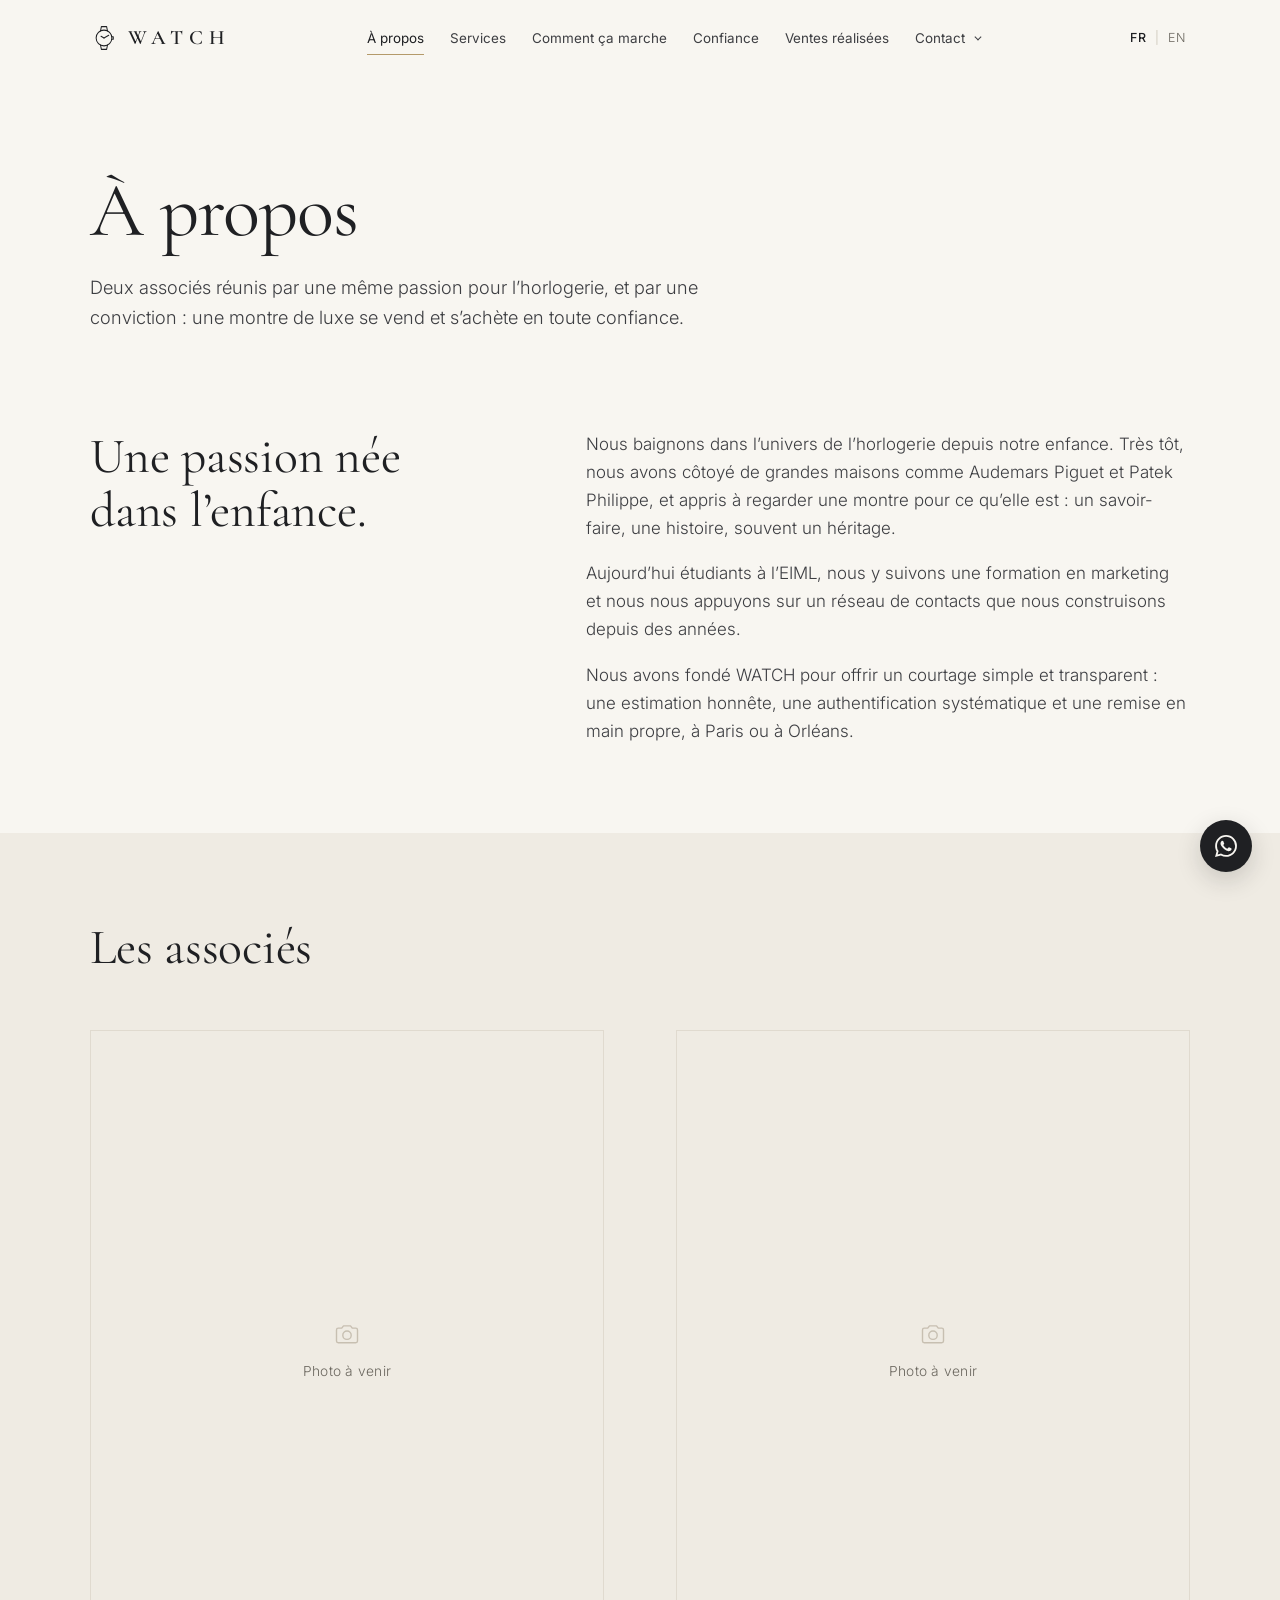
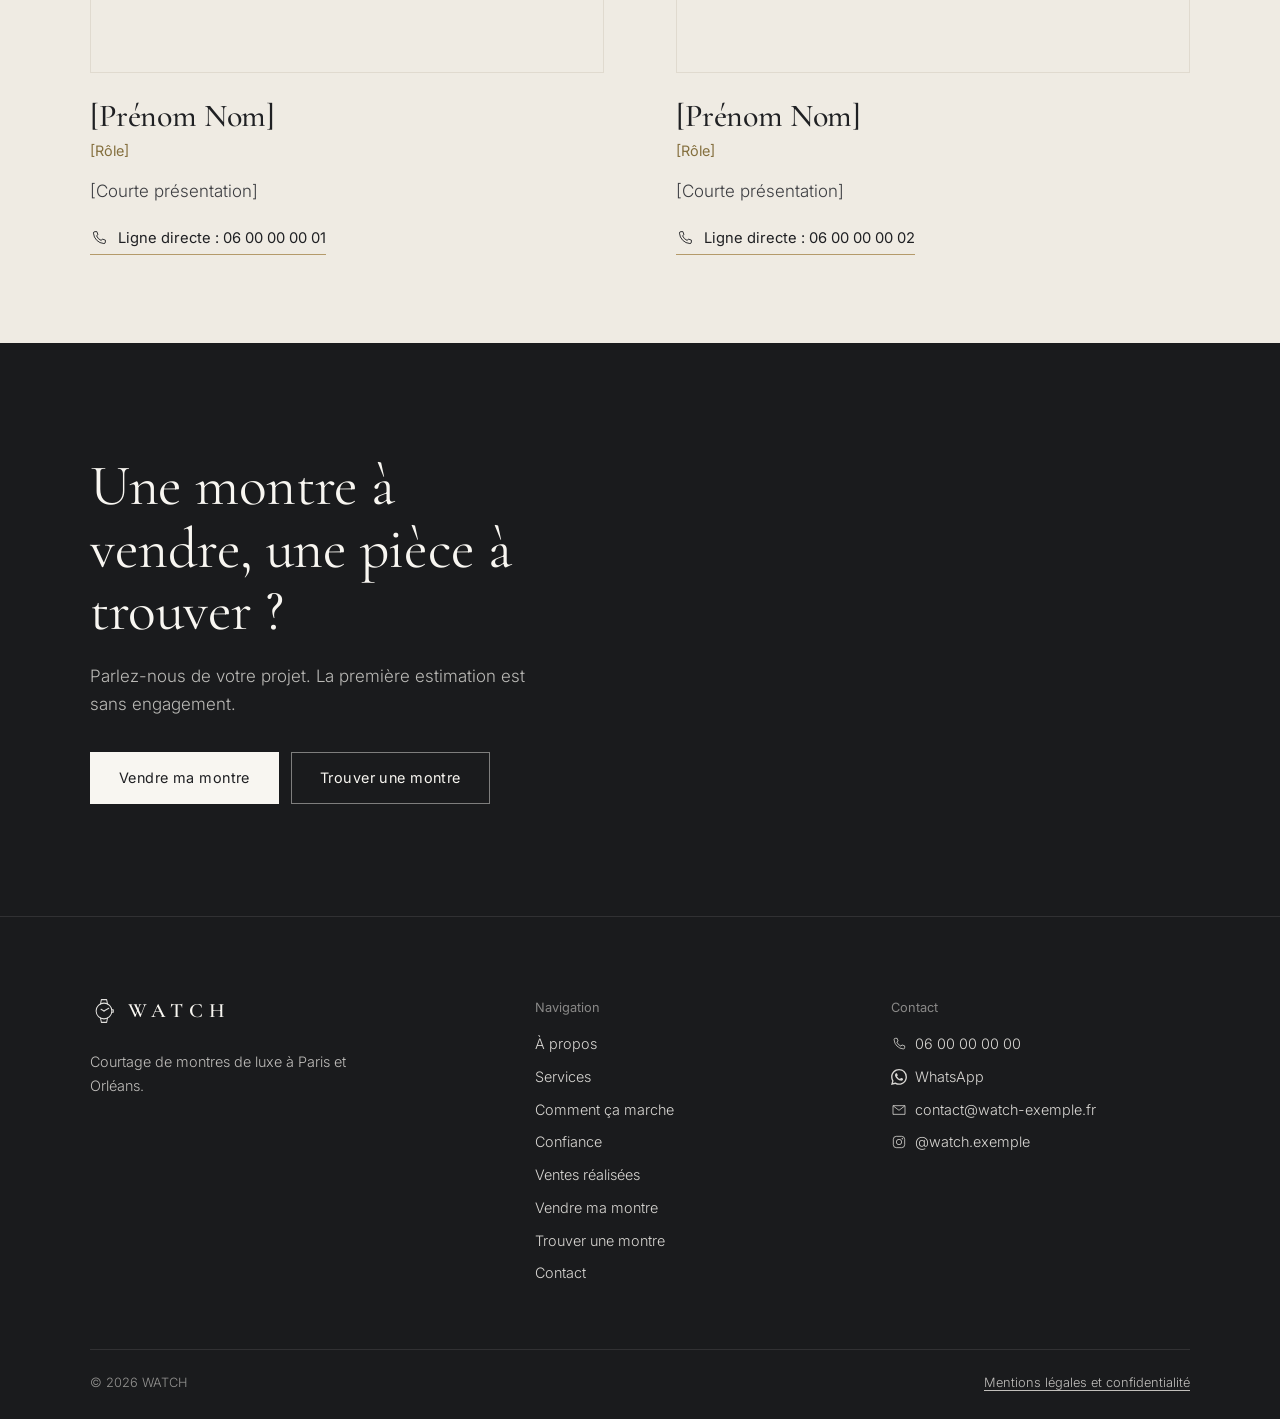
==== commit 59f671bd: "Ajoute un menu déroulant sous « Contact » vers Vendre et Trouver Le survol de « Contact » (ou un cli" ====
--- a/a-propos.html
+++ b/a-propos.html
@@ -73,7 +73,21 @@
         <li><a class="nav-link" href="comment-ca-marche.html" data-i18n="nav.how">Comment ça marche</a></li>
         <li><a class="nav-link" href="confiance.html" data-i18n="nav.trust">Confiance</a></li>
         <li><a class="nav-link" href="ventes.html" data-i18n="nav.sales">Ventes réalisées</a></li>
-        <li><a class="nav-link" href="contact.html" data-i18n="nav.contact">Contact</a></li>
+        <li class="nav-drop">
+          <a class="nav-link" href="contact.html" data-i18n="nav.contact">Contact</a>
+          <button class="nav-drop-toggle" type="button" aria-expanded="false" aria-controls="nav-drop-contact" aria-label="Afficher les options vendre et trouver" data-i18n-attr="aria-label:a11y.dropToggle"></button>
+          <div class="nav-drop-panel" id="nav-drop-contact">
+            <a class="nav-drop-item" href="vendre.html">
+              <span class="nav-drop-title" data-i18n="cta.sell">Vendre ma montre</span>
+              <span class="nav-drop-desc" data-i18n="nav.sellDesc">Première estimation et formule adaptée</span>
+            </a>
+            <a class="nav-drop-item" href="trouver.html">
+              <span class="nav-drop-title" data-i18n="cta.find">Trouver une montre</span>
+              <span class="nav-drop-desc" data-i18n="nav.findDesc">Recherche dans notre réseau</span>
+            </a>
+            <a class="nav-drop-foot" href="contact.html" data-i18n="nav.contactAll">Téléphone, WhatsApp ou e-mail →</a>
+          </div>
+        </li>
       </ul>
     </nav>
 
--- a/assets/style.css
+++ b/assets/style.css
@@ -164,6 +164,63 @@
 .menu-toggle span { display: block; height: 1px; background: var(--ink); }
 .menu-toggle span:last-child { width: 62%; margin-left: auto; }
 
+/* ---------- Menu déroulant « Contact » (ordinateur) ---------- */
+.nav-drop { position: relative; display: flex; align-items: center; gap: 2px; }
+.nav-drop:has([aria-current="page"]) > .nav-link { color: var(--ink); }
+.nav-drop:has([aria-current="page"]) > .nav-link::after { transform: scaleX(1); }
+.nav-drop-toggle {
+  position: relative; width: 22px; height: 30px; padding: 0; margin-right: -6px;
+  background: none; border: 0; cursor: pointer; color: var(--ink-soft);
+}
+.nav-drop-toggle::before {
+  content: ""; position: absolute; left: 50%; top: 50%; width: 5px; height: 5px;
+  border-right: 1px solid currentColor; border-bottom: 1px solid currentColor;
+  transform: translate(-50%, -70%) rotate(45deg);
+  transition: transform .35s var(--ease);
+}
+.nav-drop-panel {
+  position: absolute; top: calc(100% + 16px); right: -28px; width: 310px;
+  background: var(--paper); border: 1px solid var(--line); border-top: 1px solid var(--gold);
+  box-shadow: 0 22px 44px -24px rgba(31, 32, 35, .32);
+  opacity: 0; visibility: hidden; transform: translateY(-6px);
+  transition: opacity .25s var(--ease), transform .25s var(--ease), visibility 0s linear .25s;
+}
+.nav-drop-panel::before { content: ""; position: absolute; left: 0; right: 0; top: -17px; height: 17px; } /* pont pour garder le survol */
+.nav-drop.is-open .nav-drop-panel {
+  opacity: 1; visibility: visible; transform: none;
+  transition: opacity .25s var(--ease), transform .25s var(--ease), visibility 0s;
+}
+.nav-drop.is-open .nav-drop-toggle::before { transform: translate(-50%, -25%) rotate(-135deg); }
+@media (hover: hover) {
+  .nav-drop:hover .nav-drop-panel {
+    opacity: 1; visibility: visible; transform: none;
+    transition: opacity .25s var(--ease), transform .25s var(--ease), visibility 0s;
+  }
+  .nav-drop:hover .nav-drop-toggle::before { transform: translate(-50%, -25%) rotate(-135deg); }
+}
+.nav-drop-item {
+  position: relative; display: grid; gap: 4px;
+  padding: 18px 48px 18px 22px;
+  text-decoration: none; border-bottom: 1px solid var(--line);
+  transition: background-color .3s var(--ease);
+}
+.nav-drop-item::after {
+  content: "→"; position: absolute; right: 22px; top: 50%;
+  font-size: .95rem; color: var(--gold-ink);
+  transform: translate(-6px, -50%); opacity: 0;
+  transition: transform .35s var(--ease), opacity .35s var(--ease);
+}
+.nav-drop-item:hover, .nav-drop-item:focus-visible { background: var(--paper-2); }
+.nav-drop-item:hover::after, .nav-drop-item:focus-visible::after, .nav-drop-item[aria-current="page"]::after { transform: translate(0, -50%); opacity: 1; }
+.nav-drop-title { font-family: var(--serif); font-size: 1.32rem; font-weight: 500; line-height: 1.1; color: var(--ink); }
+.nav-drop-desc { font-size: .8rem; line-height: 1.4; color: var(--muted); }
+.nav-drop-foot {
+  display: block; padding: 14px 22px;
+  font-size: .8rem; color: var(--ink-soft); text-decoration: none;
+  transition: color .3s var(--ease);
+}
+.nav-drop-foot:hover { color: var(--ink); text-decoration: underline; text-decoration-color: var(--gold); text-underline-offset: 5px; }
+
 @media (min-width: 1100px) {
   .nav-desktop { display: block; }
   .menu-toggle { display: none; }
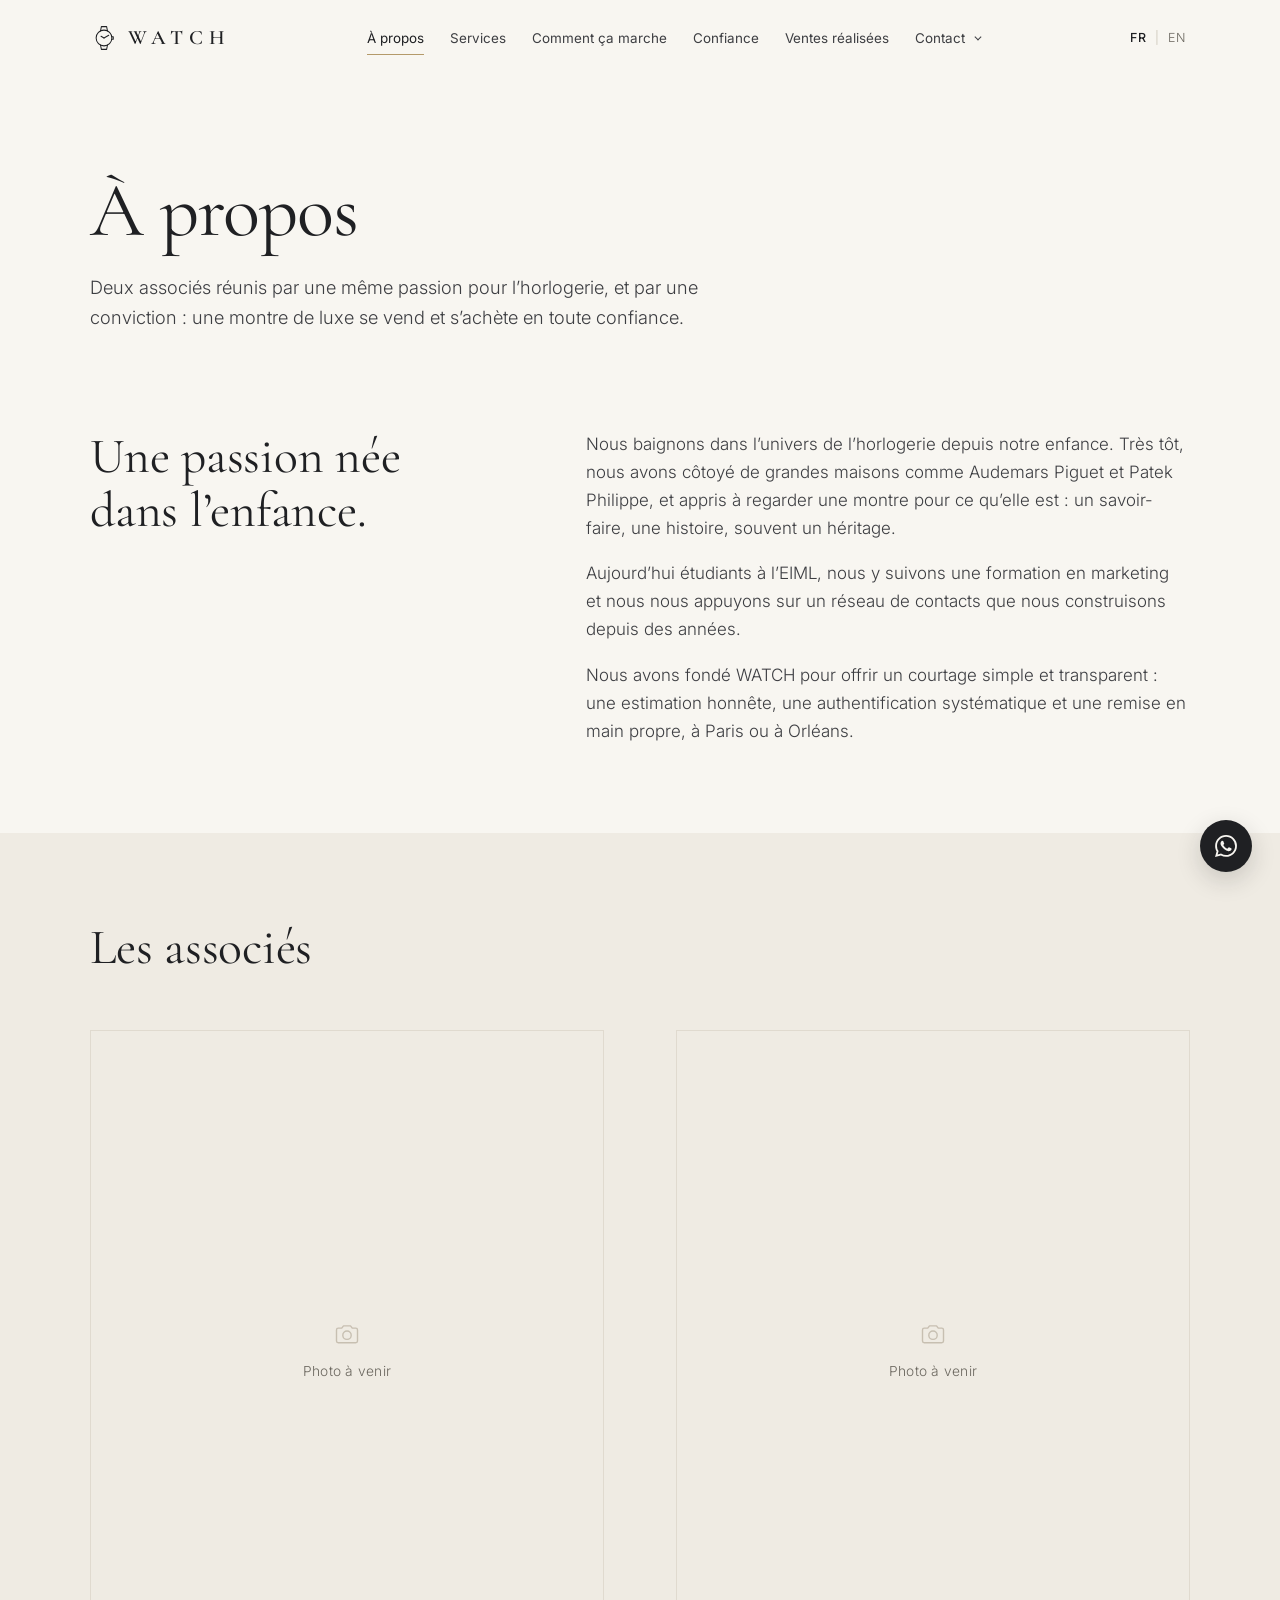
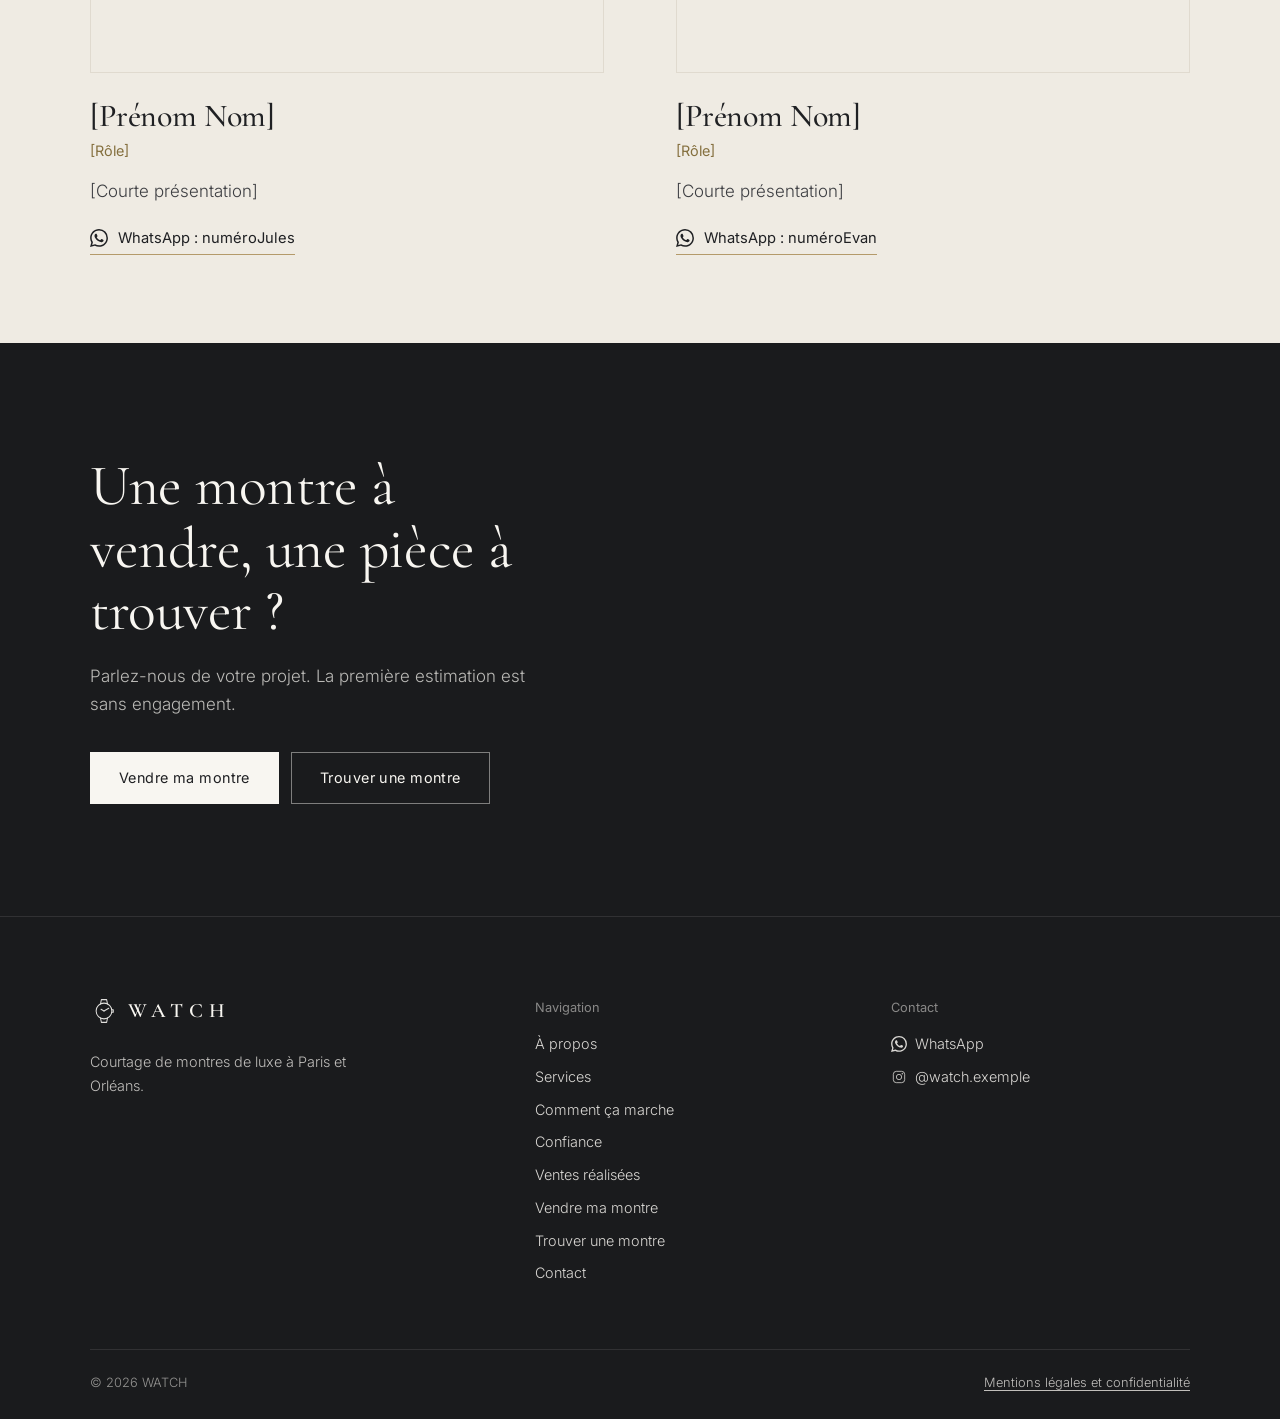
==== commit 6dac2bf8: "add phone number" ====
--- a/a-propos.html
+++ b/a-propos.html
@@ -85,7 +85,7 @@
               <span class="nav-drop-title" data-i18n="cta.find">Trouver une montre</span>
               <span class="nav-drop-desc" data-i18n="nav.findDesc">Recherche dans notre réseau</span>
             </a>
-            <a class="nav-drop-foot" href="contact.html" data-i18n="nav.contactAll">Téléphone, WhatsApp ou e-mail →</a>
+            <a class="nav-drop-foot" data-wa href="https://wa.me/33600000000" target="_blank" rel="noopener" data-i18n="nav.contactAll">Nous écrire sur WhatsApp →</a>
           </div>
         </li>
       </ul>
@@ -177,9 +177,9 @@
           <h3>[Prénom Nom]</h3>
           <p class="partner-role" data-i18n="partner1.role">[Rôle]</p>
           <p class="partner-bio" data-i18n="partner1.bio">[Courte présentation]</p>
-          <a class="partner-phone" data-tel="partner1Phone" href="tel:+33600000001">
-            <svg class="icon" aria-hidden="true"><use href="#icon-phone"/></svg>
-            <span><span data-i18n="partner.direct">Ligne directe&nbsp;:</span> <span data-config="partner1Phone">06 00 00 00 01</span></span>
+          <a class="partner-phone" data-wa="partner1Phone" href="https://wa.me/33600000001" target="_blank" rel="noopener">
+            <svg class="icon" aria-hidden="true"><use href="#icon-whatsapp"/></svg>
+            <span><span data-i18n="partner.direct">WhatsApp&nbsp;:</span> <span data-config="partner1Phone">06 00 00 00 01</span></span>
           </a>
         </article>
 
@@ -196,9 +196,9 @@
           <h3>[Prénom Nom]</h3>
           <p class="partner-role" data-i18n="partner2.role">[Rôle]</p>
           <p class="partner-bio" data-i18n="partner2.bio">[Courte présentation]</p>
-          <a class="partner-phone" data-tel="partner2Phone" href="tel:+33600000002">
-            <svg class="icon" aria-hidden="true"><use href="#icon-phone"/></svg>
-            <span><span data-i18n="partner.direct">Ligne directe&nbsp;:</span> <span data-config="partner2Phone">06 00 00 00 02</span></span>
+          <a class="partner-phone" data-wa="partner2Phone" href="https://wa.me/33600000002" target="_blank" rel="noopener">
+            <svg class="icon" aria-hidden="true"><use href="#icon-whatsapp"/></svg>
+            <span><span data-i18n="partner.direct">WhatsApp&nbsp;:</span> <span data-config="partner2Phone">06 00 00 00 02</span></span>
           </a>
         </article>
       </div>
@@ -250,9 +250,7 @@
       <div>
         <p class="footer-title" data-i18n="footer.contactTitle">Contact</p>
         <ul class="footer-links">
-          <li><a data-tel="phone" href="tel:+33600000000"><svg class="icon" aria-hidden="true"><use href="#icon-phone"/></svg><span data-config="phone">06 00 00 00 00</span></a></li>
           <li><a data-wa href="https://wa.me/33600000000" target="_blank" rel="noopener"><svg class="icon" aria-hidden="true"><use href="#icon-whatsapp"/></svg>WhatsApp</a></li>
-          <li><a data-mail href="mailto:contact@watch-exemple.fr"><svg class="icon" aria-hidden="true"><use href="#icon-mail"/></svg><span data-config="email">contact@watch-exemple.fr</span></a></li>
           <li><a data-insta href="https://www.instagram.com/watch.exemple/" target="_blank" rel="noopener"><svg class="icon" aria-hidden="true"><use href="#icon-instagram"/></svg><span data-config="instagramHandle">@watch.exemple</span></a></li>
         </ul>
       </div>
--- a/assets/style.css
+++ b/assets/style.css
@@ -498,7 +498,7 @@
 .form input:focus, .form select:focus, .form textarea:focus {
   outline: none; border-color: var(--ink); box-shadow: 0 0 0 3px rgba(180, 154, 106, .28);
 }
-.field.has-error input, .field.has-error select, .field.has-error textarea, .field.has-error .dropzone { border-color: var(--error); }
+.field.has-error input, .field.has-error select, .field.has-error textarea { border-color: var(--error); }
 .field-error { margin: 7px 0 0; font-size: .8rem; font-weight: 400; color: var(--error); }
 .field-error:empty { display: none; }
 .hint { margin: 8px 0 0; font-size: .8rem; color: var(--muted); }
@@ -519,42 +519,11 @@
 .choice input:focus-visible + span { outline: 2px solid var(--gold-ink); outline-offset: 2px; }
 .field.has-error .choice span { border-color: var(--error); }
 
-/* Envoi de photos */
-.dropzone {
-  position: relative; display: flex; flex-direction: column; align-items: center; justify-content: center; gap: 6px;
-  padding: 28px 16px; text-align: center; cursor: pointer;
-  background: var(--white); border: 1px dashed var(--line-strong);
-  transition: border-color .25s var(--ease), background-color .25s var(--ease);
-}
-.dropzone:hover, .dropzone.is-dragover { border-color: var(--ink); background: #FDFCFA; }
-.dropzone:focus-within { border-color: var(--ink); box-shadow: 0 0 0 3px rgba(180, 154, 106, .28); }
-.dropzone input { position: absolute; inset: 0; width: 100%; height: 100%; opacity: 0; cursor: pointer; }
-.dropzone .icon { width: 24px; height: 24px; color: var(--gold-ink); margin-bottom: 4px; }
-.dropzone-cta { font-size: .92rem; font-weight: 500; color: var(--ink); }
-.dropzone-sub { font-size: .8rem; color: var(--muted); }
-.file-list { list-style: none; margin: 10px 0 0; padding: 0; font-size: .82rem; color: var(--ink-soft); }
-.file-list li { padding: 6px 0; border-bottom: 1px solid var(--line); overflow: hidden; text-overflow: ellipsis; white-space: nowrap; }
-
-/* Consentement RGPD */
-.consent { display: grid; grid-template-columns: 22px minmax(0, 1fr); gap: 14px; align-items: start; font-size: .86rem; color: var(--ink-soft); cursor: pointer; }
-.consent input {
-  -webkit-appearance: none; appearance: none; margin: 2px 0 0; width: 20px; height: 20px; cursor: pointer;
-  background: var(--white); border: 1px solid var(--ink); border-radius: 0;
-  transition: background-color .2s var(--ease);
-}
-.consent input:checked {
-  background: var(--ink) url("data:image/svg+xml,%3Csvg xmlns='http://www.w3.org/2000/svg' viewBox='0 0 12 10'%3E%3Cpath d='M1 5.2l3.3 3.3L11 1.5' fill='none' stroke='%23F8F6F1' stroke-width='1.6'/%3E%3C/svg%3E") center / 12px 10px no-repeat;
-}
-.consent a { color: var(--ink); text-underline-offset: 3px; text-decoration-color: var(--gold); }
-.field.has-error .consent input { border-color: var(--error); }
-
-.hp { position: absolute !important; left: -9999px; width: 1px; height: 1px; opacity: 0; }
 .form-foot { display: grid; gap: 18px; padding-top: 8px; }
 .form-foot .btn { width: 100%; }
 @media (min-width: 640px) { .form-foot .btn { width: auto; justify-self: start; min-width: 260px; } }
 .required-note { margin: 0; font-size: .8rem; color: var(--muted); }
-.form-status { margin: 0; padding: 14px 16px; font-size: .88rem; font-weight: 400; color: var(--error); background: #F6ECE8; border-left: 2px solid var(--error); }
-.form-status a { color: inherit; }
+.required-note + .required-note { margin-top: -10px; }
 
 /* Confirmation après envoi */
 .form-success { padding: 8px 0 24px; max-width: 520px; }
@@ -567,6 +536,8 @@
 @keyframes draw { to { stroke-dashoffset: 0; } }
 .form-success h2 { font-size: clamp(2rem, 5vw, 2.8rem); font-weight: 400; margin-bottom: 16px; }
 .form-success p { color: var(--ink-soft); margin-bottom: 30px; }
+.form-success .form-success-retry { margin-top: -14px; font-size: .86rem; color: var(--muted); }
+.form-success-retry a { color: var(--ink); text-underline-offset: 4px; text-decoration-color: var(--gold); }
 
 /* Encadré latéral */
 .form-aside { display: grid; gap: 32px; }
@@ -589,8 +560,6 @@
 .contact-row { padding: 22px 0; border-bottom: 1px solid var(--line); }
 .contact-row dt { margin-bottom: 6px; font-size: .8rem; font-weight: 400; color: var(--muted); }
 .contact-row dd { margin: 0; }
-.contact-big { font-family: var(--serif); font-size: 1.85rem; font-weight: 500; line-height: 1.2; text-decoration: none; color: var(--ink); }
-.contact-big:hover { color: var(--gold-ink); }
 .contact-mid { font-size: 1.02rem; font-weight: 400; text-decoration: none; color: var(--ink); border-bottom: 1px solid var(--gold); padding-bottom: 3px; word-break: break-word; }
 .contact-mid:hover { border-bottom-color: var(--ink); }
 .contact-row .btn { margin-top: 4px; }
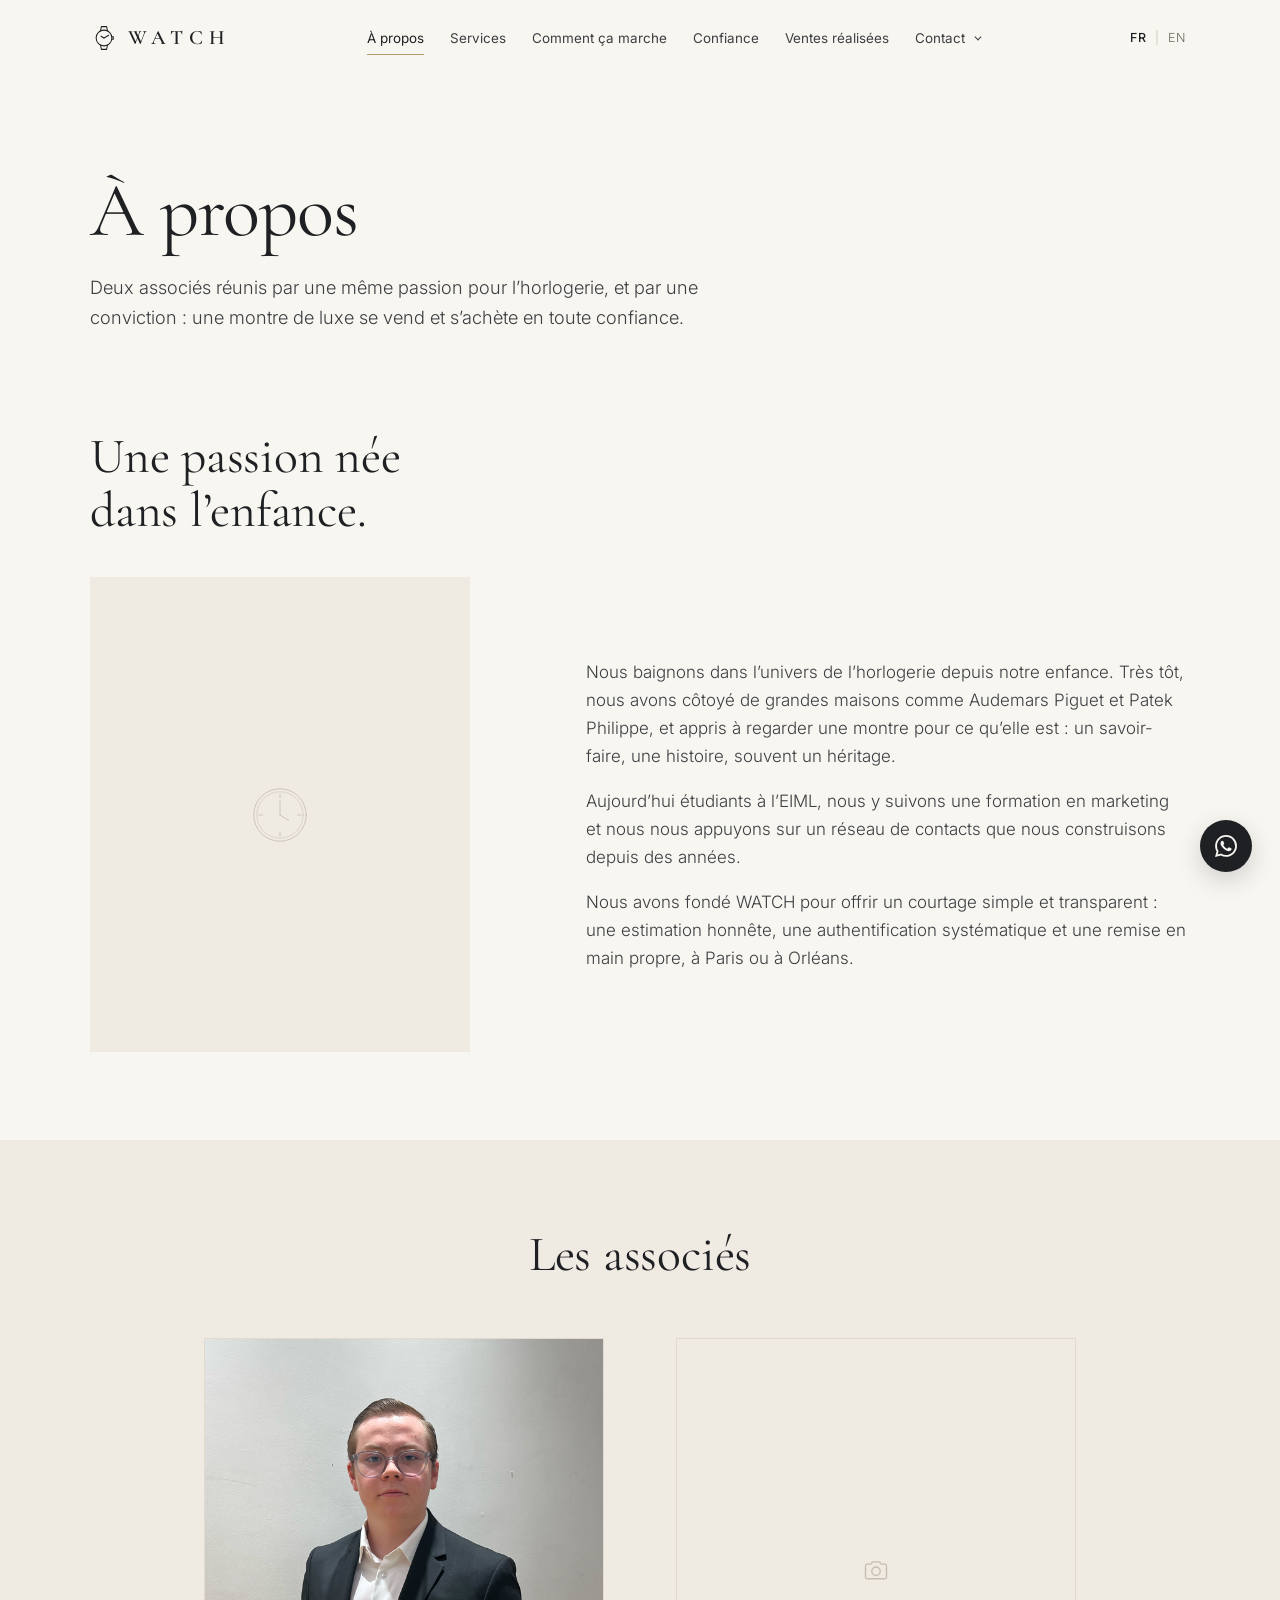
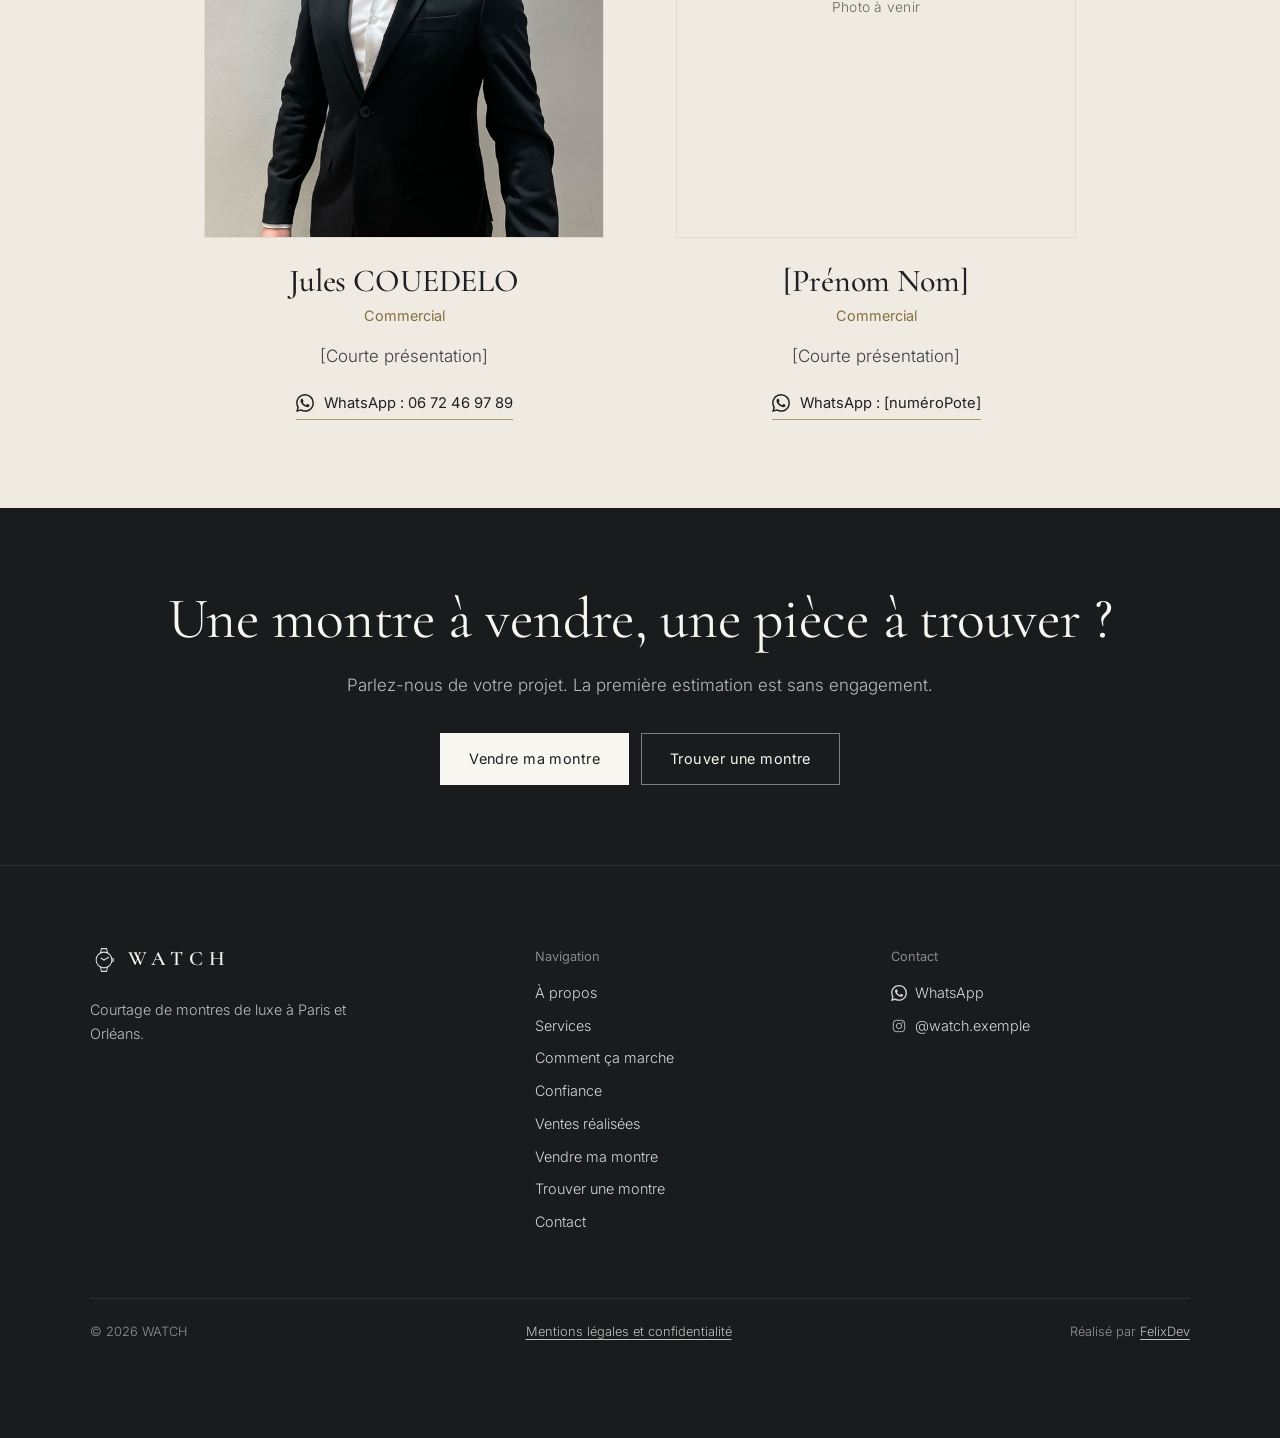
==== commit bf29c838: "change call to action, add photos" ====
--- a/a-propos.html
+++ b/a-propos.html
@@ -1,271 +1,622 @@
-<!DOCTYPE html>
+<!doctype html>
 <html lang="fr" class="no-js">
-<head>
-<meta charset="utf-8">
-<meta name="viewport" content="width=device-width, initial-scale=1, viewport-fit=cover">
-<title>À propos | WATCH</title>
-<meta name="description" content="Courtage de montres de luxe à Paris et Orléans : vente, recherche, dépôt-vente et rachat. Authentification systématique et remise en main propre.">
-<meta name="theme-color" content="#F8F6F1">
-<link rel="icon" href="assets/logo.svg" type="image/svg+xml">
-<link rel="preconnect" href="https://fonts.googleapis.com">
-<link rel="preconnect" href="https://fonts.gstatic.com" crossorigin>
-<link href="https://fonts.googleapis.com/css2?family=Cormorant+Garamond:ital,wght@0,400;0,500;0,600;1,400;1,500&family=Inter:wght@300;400;500&display=swap" rel="stylesheet">
-<link rel="stylesheet" href="assets/style.css">
-<script>document.documentElement.className = document.documentElement.className.replace('no-js', 'js');</script>
-<script src="assets/site.js" defer></script>
-</head>
-
-<body data-page="a-propos">
-
-<!-- Icônes -->
-<svg width="0" height="0" style="position:absolute" aria-hidden="true" focusable="false">
-  <symbol id="icon-dial" viewBox="0 0 64 64">
-    <g fill="none" stroke="currentColor" stroke-width="1" stroke-linecap="round">
-      <circle cx="32" cy="32" r="30"/>
-      <circle cx="32" cy="32" r="26.5" stroke-width=".6"/>
-      <path d="M32 8 V12 M56 32 H52 M32 56 V52 M8 32 H12"/>
-      <path d="M32 32 V16 M32 32 L42 38"/>
-    </g>
-  </symbol>
-  <symbol id="icon-camera" viewBox="0 0 24 24">
-    <g fill="none" stroke="currentColor" stroke-width="1.2" stroke-linejoin="round">
-      <path d="M3 8.5 A1.5 1.5 0 0 1 4.5 7 H7.5 L9 5 H15 L16.5 7 H19.5 A1.5 1.5 0 0 1 21 8.5 V18 A1.5 1.5 0 0 1 19.5 19.5 H4.5 A1.5 1.5 0 0 1 3 18 Z"/>
-      <circle cx="12" cy="13" r="3.6"/>
-    </g>
-  </symbol>
-  <symbol id="icon-phone" viewBox="0 0 24 24">
-    <path fill="none" stroke="currentColor" stroke-width="1.2" stroke-linejoin="round" d="M6.6 3.5 H9.2 L10.6 7.6 L8.7 9 A11 11 0 0 0 15 15.3 L16.4 13.4 L20.5 14.8 V17.4 A2 2 0 0 1 18.5 19.4 A15 15 0 0 1 4.6 5.5 A2 2 0 0 1 6.6 3.5 Z"/>
-  </symbol>
-  <symbol id="icon-mail" viewBox="0 0 24 24">
-    <g fill="none" stroke="currentColor" stroke-width="1.2" stroke-linejoin="round">
-      <rect x="3" y="5.5" width="18" height="13"/>
-      <path d="M3.5 6 L12 12.5 L20.5 6"/>
-    </g>
-  </symbol>
-  <symbol id="icon-instagram" viewBox="0 0 24 24">
-    <g fill="none" stroke="currentColor" stroke-width="1.2">
-      <rect x="3.5" y="3.5" width="17" height="17" rx="4.5"/>
-      <circle cx="12" cy="12" r="4"/>
-    </g>
-    <circle cx="16.9" cy="7.1" r="1" fill="currentColor"/>
-  </symbol>
-  <symbol id="icon-whatsapp" viewBox="0 0 24 24">
-    <path fill="currentColor" d="M17.472 14.382c-.297-.149-1.758-.867-2.03-.967-.273-.099-.471-.148-.67.15-.197.297-.767.966-.94 1.164-.173.199-.347.223-.644.075-.297-.15-1.255-.463-2.39-1.475-.883-.788-1.48-1.761-1.653-2.059-.173-.297-.018-.458.13-.606.134-.133.298-.347.446-.52.149-.174.198-.298.298-.497.099-.198.05-.371-.025-.52-.075-.149-.669-1.612-.916-2.207-.242-.579-.487-.5-.669-.51-.173-.008-.371-.01-.57-.01-.198 0-.52.074-.792.372-.272.297-1.04 1.016-1.04 2.479 0 1.462 1.065 2.875 1.213 3.074.149.198 2.096 3.2 5.077 4.487.709.306 1.262.489 1.694.625.712.227 1.36.195 1.871.118.571-.085 1.758-.719 2.006-1.413.248-.694.248-1.289.173-1.413-.074-.124-.272-.198-.57-.347m-5.421 7.403h-.004a9.87 9.87 0 0 1-5.031-1.378l-.361-.214-3.741.982.998-3.648-.235-.374a9.86 9.86 0 0 1-1.51-5.26c.001-5.45 4.436-9.884 9.888-9.884 2.64 0 5.122 1.03 6.988 2.898a9.825 9.825 0 0 1 2.893 6.994c-.003 5.45-4.437 9.884-9.885 9.884m8.413-18.297A11.815 11.815 0 0 0 12.05 0C5.495 0 .16 5.335.157 11.892c0 2.096.547 4.142 1.588 5.945L.057 24l6.305-1.654a11.882 11.882 0 0 0 5.683 1.448h.005c6.554 0 11.89-5.335 11.893-11.893a11.821 11.821 0 0 0-3.48-8.413z"/>
-  </symbol>
-</svg>
-
-<a class="skip-link" href="#main" data-i18n="a11y.skip">Aller au contenu</a>
-
-<!-- =====================================================================
+  <head>
+    <meta charset="utf-8" />
+    <meta
+      name="viewport"
+      content="width=device-width, initial-scale=1, viewport-fit=cover"
+    />
+    <title>À propos | WATCH</title>
+    <meta
+      name="description"
+      content="Courtage de montres de luxe à Paris et Orléans : vente, recherche, dépôt-vente et rachat. Authentification systématique et remise en main propre."
+    />
+    <meta name="theme-color" content="#F8F6F1" />
+    <link rel="icon" href="assets/logo.svg" type="image/svg+xml" />
+    <link rel="preconnect" href="https://fonts.googleapis.com" />
+    <link rel="preconnect" href="https://fonts.gstatic.com" crossorigin />
+    <link
+      href="https://fonts.googleapis.com/css2?family=Cormorant+Garamond:ital,wght@0,400;0,500;0,600;1,400;1,500&family=Inter:wght@300;400;500&display=swap"
+      rel="stylesheet"
+    />
+    <link rel="stylesheet" href="assets/style.css" />
+    <script>
+      document.documentElement.className =
+        document.documentElement.className.replace("no-js", "js");
+    </script>
+    <script src="assets/site.js" defer></script>
+  </head>
+
+  <body data-page="a-propos">
+    <!-- Icônes -->
+    <svg
+      width="0"
+      height="0"
+      style="position: absolute"
+      aria-hidden="true"
+      focusable="false"
+    >
+      <symbol id="icon-dial" viewBox="0 0 64 64">
+        <g
+          fill="none"
+          stroke="currentColor"
+          stroke-width="1"
+          stroke-linecap="round"
+        >
+          <circle cx="32" cy="32" r="30" />
+          <circle cx="32" cy="32" r="26.5" stroke-width=".6" />
+          <path d="M32 8 V12 M56 32 H52 M32 56 V52 M8 32 H12" />
+          <path d="M32 32 V16 M32 32 L42 38" />
+        </g>
+      </symbol>
+      <symbol id="icon-camera" viewBox="0 0 24 24">
+        <g
+          fill="none"
+          stroke="currentColor"
+          stroke-width="1.2"
+          stroke-linejoin="round"
+        >
+          <path
+            d="M3 8.5 A1.5 1.5 0 0 1 4.5 7 H7.5 L9 5 H15 L16.5 7 H19.5 A1.5 1.5 0 0 1 21 8.5 V18 A1.5 1.5 0 0 1 19.5 19.5 H4.5 A1.5 1.5 0 0 1 3 18 Z"
+          />
+          <circle cx="12" cy="13" r="3.6" />
+        </g>
+      </symbol>
+      <symbol id="icon-phone" viewBox="0 0 24 24">
+        <path
+          fill="none"
+          stroke="currentColor"
+          stroke-width="1.2"
+          stroke-linejoin="round"
+          d="M6.6 3.5 H9.2 L10.6 7.6 L8.7 9 A11 11 0 0 0 15 15.3 L16.4 13.4 L20.5 14.8 V17.4 A2 2 0 0 1 18.5 19.4 A15 15 0 0 1 4.6 5.5 A2 2 0 0 1 6.6 3.5 Z"
+        />
+      </symbol>
+      <symbol id="icon-mail" viewBox="0 0 24 24">
+        <g
+          fill="none"
+          stroke="currentColor"
+          stroke-width="1.2"
+          stroke-linejoin="round"
+        >
+          <rect x="3" y="5.5" width="18" height="13" />
+          <path d="M3.5 6 L12 12.5 L20.5 6" />
+        </g>
+      </symbol>
+      <symbol id="icon-instagram" viewBox="0 0 24 24">
+        <g fill="none" stroke="currentColor" stroke-width="1.2">
+          <rect x="3.5" y="3.5" width="17" height="17" rx="4.5" />
+          <circle cx="12" cy="12" r="4" />
+        </g>
+        <circle cx="16.9" cy="7.1" r="1" fill="currentColor" />
+      </symbol>
+      <symbol id="icon-whatsapp" viewBox="0 0 24 24">
+        <path
+          fill="currentColor"
+          d="M17.472 14.382c-.297-.149-1.758-.867-2.03-.967-.273-.099-.471-.148-.67.15-.197.297-.767.966-.94 1.164-.173.199-.347.223-.644.075-.297-.15-1.255-.463-2.39-1.475-.883-.788-1.48-1.761-1.653-2.059-.173-.297-.018-.458.13-.606.134-.133.298-.347.446-.52.149-.174.198-.298.298-.497.099-.198.05-.371-.025-.52-.075-.149-.669-1.612-.916-2.207-.242-.579-.487-.5-.669-.51-.173-.008-.371-.01-.57-.01-.198 0-.52.074-.792.372-.272.297-1.04 1.016-1.04 2.479 0 1.462 1.065 2.875 1.213 3.074.149.198 2.096 3.2 5.077 4.487.709.306 1.262.489 1.694.625.712.227 1.36.195 1.871.118.571-.085 1.758-.719 2.006-1.413.248-.694.248-1.289.173-1.413-.074-.124-.272-.198-.57-.347m-5.421 7.403h-.004a9.87 9.87 0 0 1-5.031-1.378l-.361-.214-3.741.982.998-3.648-.235-.374a9.86 9.86 0 0 1-1.51-5.26c.001-5.45 4.436-9.884 9.888-9.884 2.64 0 5.122 1.03 6.988 2.898a9.825 9.825 0 0 1 2.893 6.994c-.003 5.45-4.437 9.884-9.885 9.884m8.413-18.297A11.815 11.815 0 0 0 12.05 0C5.495 0 .16 5.335.157 11.892c0 2.096.547 4.142 1.588 5.945L.057 24l6.305-1.654a11.882 11.882 0 0 0 5.683 1.448h.005c6.554 0 11.89-5.335 11.893-11.893a11.821 11.821 0 0 0-3.48-8.413z"
+        />
+      </symbol>
+    </svg>
+
+    <a class="skip-link" href="#main" data-i18n="a11y.skip">Aller au contenu</a>
+
+    <!-- =====================================================================
      EN-TÊTE
      ===================================================================== -->
-<header class="site-header" id="top">
-  <div class="container header-inner">
-    <a class="brand" href="index.html">
-      <img class="brand-mark" src="assets/logo.svg" alt="" width="28" height="28">
-      <span class="brand-name" data-brand>WATCH</span>
-    </a>
-
-    <nav class="nav-desktop" aria-label="Navigation principale" data-i18n-attr="aria-label:a11y.mainNav">
-      <ul>
-        <li><a class="nav-link" href="a-propos.html" aria-current="page" data-i18n="nav.about">À propos</a></li>
-        <li><a class="nav-link" href="services.html" data-i18n="nav.services">Services</a></li>
-        <li><a class="nav-link" href="comment-ca-marche.html" data-i18n="nav.how">Comment ça marche</a></li>
-        <li><a class="nav-link" href="confiance.html" data-i18n="nav.trust">Confiance</a></li>
-        <li><a class="nav-link" href="ventes.html" data-i18n="nav.sales">Ventes réalisées</a></li>
-        <li class="nav-drop">
-          <a class="nav-link" href="contact.html" data-i18n="nav.contact">Contact</a>
-          <button class="nav-drop-toggle" type="button" aria-expanded="false" aria-controls="nav-drop-contact" aria-label="Afficher les options vendre et trouver" data-i18n-attr="aria-label:a11y.dropToggle"></button>
-          <div class="nav-drop-panel" id="nav-drop-contact">
-            <a class="nav-drop-item" href="vendre.html">
-              <span class="nav-drop-title" data-i18n="cta.sell">Vendre ma montre</span>
-              <span class="nav-drop-desc" data-i18n="nav.sellDesc">Première estimation et formule adaptée</span>
-            </a>
-            <a class="nav-drop-item" href="trouver.html">
-              <span class="nav-drop-title" data-i18n="cta.find">Trouver une montre</span>
-              <span class="nav-drop-desc" data-i18n="nav.findDesc">Recherche dans notre réseau</span>
-            </a>
-            <a class="nav-drop-foot" data-wa href="https://wa.me/33600000000" target="_blank" rel="noopener" data-i18n="nav.contactAll">Nous écrire sur WhatsApp →</a>
+    <header class="site-header" id="top">
+      <div class="container header-inner">
+        <a class="brand" href="index.html">
+          <img
+            class="brand-mark"
+            src="assets/logo.svg"
+            alt=""
+            width="28"
+            height="28"
+          />
+          <span class="brand-name" data-brand>WATCH</span>
+        </a>
+
+        <nav
+          class="nav-desktop"
+          aria-label="Navigation principale"
+          data-i18n-attr="aria-label:a11y.mainNav"
+        >
+          <ul>
+            <li>
+              <a
+                class="nav-link"
+                href="a-propos.html"
+                aria-current="page"
+                data-i18n="nav.about"
+                >À propos</a
+              >
+            </li>
+            <li>
+              <a class="nav-link" href="services.html" data-i18n="nav.services"
+                >Services</a
+              >
+            </li>
+            <li>
+              <a
+                class="nav-link"
+                href="comment-ca-marche.html"
+                data-i18n="nav.how"
+                >Comment ça marche</a
+              >
+            </li>
+            <li>
+              <a class="nav-link" href="confiance.html" data-i18n="nav.trust"
+                >Confiance</a
+              >
+            </li>
+            <li>
+              <a class="nav-link" href="ventes.html" data-i18n="nav.sales"
+                >Ventes réalisées</a
+              >
+            </li>
+            <li class="nav-drop">
+              <a class="nav-link" href="contact.html" data-i18n="nav.contact"
+                >Contact</a
+              >
+              <button
+                class="nav-drop-toggle"
+                type="button"
+                aria-expanded="false"
+                aria-controls="nav-drop-contact"
+                aria-label="Afficher les options vendre et trouver"
+                data-i18n-attr="aria-label:a11y.dropToggle"
+              ></button>
+              <div class="nav-drop-panel" id="nav-drop-contact">
+                <a class="nav-drop-item" href="vendre.html">
+                  <span class="nav-drop-title" data-i18n="cta.sell"
+                    >Vendre ma montre</span
+                  >
+                  <span class="nav-drop-desc" data-i18n="nav.sellDesc"
+                    >Première estimation et formule adaptée</span
+                  >
+                </a>
+                <a class="nav-drop-item" href="trouver.html">
+                  <span class="nav-drop-title" data-i18n="cta.find"
+                    >Trouver une montre</span
+                  >
+                  <span class="nav-drop-desc" data-i18n="nav.findDesc"
+                    >Recherche dans notre réseau</span
+                  >
+                </a>
+                <a
+                  class="nav-drop-foot"
+                  data-wa
+                  href="https://wa.me/33600000000"
+                  target="_blank"
+                  rel="noopener"
+                  data-i18n="nav.contactAll"
+                  >Nous écrire sur WhatsApp →</a
+                >
+              </div>
+            </li>
+          </ul>
+        </nav>
+
+        <div class="header-tools">
+          <div
+            class="lang"
+            role="group"
+            aria-label="Langue"
+            data-i18n-attr="aria-label:a11y.lang"
+          >
+            <button
+              type="button"
+              data-set-lang="fr"
+              lang="fr"
+              aria-label="Français"
+              aria-pressed="true"
+            >
+              FR
+            </button>
+            <span class="sep" aria-hidden="true">|</span>
+            <button
+              type="button"
+              data-set-lang="en"
+              lang="en"
+              aria-label="English"
+              aria-pressed="false"
+            >
+              EN
+            </button>
           </div>
-        </li>
-      </ul>
-    </nav>
-
-    <div class="header-tools">
-      <div class="lang" role="group" aria-label="Langue" data-i18n-attr="aria-label:a11y.lang">
-        <button type="button" data-set-lang="fr" lang="fr" aria-label="Français" aria-pressed="true">FR</button>
-        <span class="sep" aria-hidden="true">|</span>
-        <button type="button" data-set-lang="en" lang="en" aria-label="English" aria-pressed="false">EN</button>
+          <button
+            class="menu-toggle"
+            type="button"
+            aria-expanded="false"
+            aria-controls="mobile-menu"
+            aria-label="Ouvrir le menu"
+            data-i18n-attr="aria-label:a11y.menuOpen"
+          >
+            <span></span><span></span>
+          </button>
+        </div>
       </div>
-      <button class="menu-toggle" type="button" aria-expanded="false" aria-controls="mobile-menu" aria-label="Ouvrir le menu" data-i18n-attr="aria-label:a11y.menuOpen">
-        <span></span><span></span>
-      </button>
+    </header>
+
+    <!-- Menu mobile (plein écran) -->
+    <div class="mobile-menu" id="mobile-menu" aria-hidden="true">
+      <div class="mobile-menu-top">
+        <a class="brand" href="index.html">
+          <img
+            class="brand-mark"
+            src="assets/logo.svg"
+            alt=""
+            width="28"
+            height="28"
+          />
+          <span class="brand-name" data-brand>WATCH</span>
+        </a>
+        <button
+          class="menu-close"
+          type="button"
+          aria-label="Fermer le menu"
+          data-i18n-attr="aria-label:a11y.menuClose"
+        ></button>
+      </div>
+      <nav
+        aria-label="Navigation principale"
+        data-i18n-attr="aria-label:a11y.mainNav"
+      >
+        <ul>
+          <li>
+            <a class="nav-link-m" href="index.html" data-i18n="nav.home"
+              >Accueil</a
+            >
+          </li>
+          <li>
+            <a
+              class="nav-link-m"
+              href="a-propos.html"
+              aria-current="page"
+              data-i18n="nav.about"
+              >À propos</a
+            >
+          </li>
+          <li>
+            <a class="nav-link-m" href="services.html" data-i18n="nav.services"
+              >Services</a
+            >
+          </li>
+          <li>
+            <a
+              class="nav-link-m"
+              href="comment-ca-marche.html"
+              data-i18n="nav.how"
+              >Comment ça marche</a
+            >
+          </li>
+          <li>
+            <a class="nav-link-m" href="confiance.html" data-i18n="nav.trust"
+              >Confiance</a
+            >
+          </li>
+          <li>
+            <a class="nav-link-m" href="ventes.html" data-i18n="nav.sales"
+              >Ventes réalisées</a
+            >
+          </li>
+          <li>
+            <a class="nav-link-m" href="contact.html" data-i18n="nav.contact"
+              >Contact</a
+            >
+          </li>
+        </ul>
+      </nav>
+      <div class="mobile-menu-foot">
+        <a class="btn btn-primary" href="vendre.html" data-i18n="cta.sell"
+          >Vendre ma montre</a
+        >
+        <a class="btn btn-ghost" href="trouver.html" data-i18n="cta.find"
+          >Trouver une montre</a
+        >
+        <div
+          class="lang"
+          role="group"
+          aria-label="Langue"
+          data-i18n-attr="aria-label:a11y.lang"
+        >
+          <button
+            type="button"
+            data-set-lang="fr"
+            lang="fr"
+            aria-label="Français"
+            aria-pressed="true"
+          >
+            FR
+          </button>
+          <span class="sep" aria-hidden="true">|</span>
+          <button
+            type="button"
+            data-set-lang="en"
+            lang="en"
+            aria-label="English"
+            aria-pressed="false"
+          >
+            EN
+          </button>
+        </div>
+      </div>
     </div>
-  </div>
-</header>
-
-<!-- Menu mobile (plein écran) -->
-<div class="mobile-menu" id="mobile-menu" aria-hidden="true">
-  <div class="mobile-menu-top">
-    <a class="brand" href="index.html">
-      <img class="brand-mark" src="assets/logo.svg" alt="" width="28" height="28">
-      <span class="brand-name" data-brand>WATCH</span>
-    </a>
-    <button class="menu-close" type="button" aria-label="Fermer le menu" data-i18n-attr="aria-label:a11y.menuClose"></button>
-  </div>
-  <nav aria-label="Navigation principale" data-i18n-attr="aria-label:a11y.mainNav">
-    <ul>
-      <li><a class="nav-link-m" href="index.html" data-i18n="nav.home">Accueil</a></li>
-      <li><a class="nav-link-m" href="a-propos.html" aria-current="page" data-i18n="nav.about">À propos</a></li>
-      <li><a class="nav-link-m" href="services.html" data-i18n="nav.services">Services</a></li>
-      <li><a class="nav-link-m" href="comment-ca-marche.html" data-i18n="nav.how">Comment ça marche</a></li>
-      <li><a class="nav-link-m" href="confiance.html" data-i18n="nav.trust">Confiance</a></li>
-      <li><a class="nav-link-m" href="ventes.html" data-i18n="nav.sales">Ventes réalisées</a></li>
-      <li><a class="nav-link-m" href="contact.html" data-i18n="nav.contact">Contact</a></li>
-    </ul>
-  </nav>
-  <div class="mobile-menu-foot">
-    <a class="btn btn-primary" href="vendre.html" data-i18n="cta.sell">Vendre ma montre</a>
-    <a class="btn btn-ghost" href="trouver.html" data-i18n="cta.find">Trouver une montre</a>
-    <div class="lang" role="group" aria-label="Langue" data-i18n-attr="aria-label:a11y.lang">
-      <button type="button" data-set-lang="fr" lang="fr" aria-label="Français" aria-pressed="true">FR</button>
-      <span class="sep" aria-hidden="true">|</span>
-      <button type="button" data-set-lang="en" lang="en" aria-label="English" aria-pressed="false">EN</button>
-    </div>
-  </div>
-</div>
-
-<main id="main" tabindex="-1">
-
-<!-- =====================================================================
+
+    <main id="main" tabindex="-1">
+      <!-- =====================================================================
      2. À PROPOS
      ===================================================================== -->
-  <header class="page-head">
-    <div class="container">
-      <h1 data-i18n="about.title">À propos</h1>
-      <p class="lead" data-i18n="about.lead">Deux associés réunis par une même passion pour l’horlogerie, et par une conviction&nbsp;: une montre de luxe se vend et s’achète en toute confiance.</p>
-    </div>
-  </header>
-
-  <div class="block">
-    <div class="container story reveal">
-      <h2 data-i18n="about.story.title">Une passion née dans l’enfance.</h2>
-      <div class="story-text">
-        <p data-i18n="about.story.p1">Nous baignons dans l’univers de l’horlogerie depuis notre enfance. Très tôt, nous avons côtoyé de grandes maisons comme Audemars Piguet et Patek Philippe, et appris à regarder une montre pour ce qu’elle est&nbsp;: un savoir-faire, une histoire, souvent un héritage.</p>
-        <p data-i18n="about.story.p2">Aujourd’hui étudiants à l’EIML, nous y suivons une formation en marketing et nous nous appuyons sur un réseau de contacts que nous construisons depuis des années.</p>
-        <p data-i18n="about.story.p3">Nous avons fondé <span data-brand>WATCH</span> pour offrir un courtage simple et transparent&nbsp;: une estimation honnête, une authentification systématique et une remise en main propre, à Paris ou à Orléans.</p>
+      <header class="page-head">
+        <div class="container">
+          <h1 data-i18n="about.title">À propos</h1>
+          <p class="lead" data-i18n="about.lead">
+            Deux associés réunis par une même passion pour l’horlogerie, et par
+            une conviction&nbsp;: une montre de luxe se vend et s’achète en
+            toute confiance.
+          </p>
+        </div>
+      </header>
+
+      <div class="block">
+        <div class="container story reveal">
+          <h2 data-i18n="about.story.title">Une passion née dans l’enfance.</h2>
+          <!-- PHOTO DE MONTRE : assets/img/montre-a-propos.jpg (portrait, environ 1000 × 1250 px) -->
+          <figure class="photo photo-story"><img src="assets/img/montre-a-propos.jpg" alt="" loading="lazy" decoding="async" /></figure>
+          <div class="story-text">
+            <p data-i18n="about.story.p1">
+              Nous baignons dans l’univers de l’horlogerie depuis notre enfance.
+              Très tôt, nous avons côtoyé de grandes maisons comme Audemars
+              Piguet et Patek Philippe, et appris à regarder une montre pour ce
+              qu’elle est&nbsp;: un savoir-faire, une histoire, souvent un
+              héritage.
+            </p>
+            <p data-i18n="about.story.p2">
+              Aujourd’hui étudiants à l’EIML, nous y suivons une formation en
+              marketing et nous nous appuyons sur un réseau de contacts que nous
+              construisons depuis des années.
+            </p>
+            <p data-i18n="about.story.p3">
+              Nous avons fondé <span data-brand>WATCH</span> pour offrir un
+              courtage simple et transparent&nbsp;: une estimation honnête, une
+              authentification systématique et une remise en main propre, à
+              Paris ou à Orléans.
+            </p>
+          </div>
+        </div>
       </div>
-    </div>
-  </div>
-
-  <div class="block block-tint">
-    <div class="container">
-      <div class="block-head reveal">
-        <h2 data-i18n="about.partners.title">Les associés</h2>
+
+      <div class="block block-tint partners-section">
+        <div class="container">
+          <div class="block-head reveal">
+            <h2 data-i18n="about.partners.title">Les associés</h2>
+          </div>
+          <div class="partners">
+            <!-- ASSOCIÉ 1 : nom et WhatsApp dans assets/site.js (partner1Name, partner1Phone) ;
+                 rôle et présentation : mêmes textes que sur l'accueil (index.html) -->
+            <article class="partner reveal">
+              <div class="partner-photo photo">
+                <!-- PHOTO ASSOCIÉ 1 : assets/img/julesPdp.png (portrait ou carré), même fichier pour l'accueil
+                     et la page À propos. Tant qu'il manque, « Photo à venir » s'affiche. -->
+                <div class="photo-placeholder">
+                  <svg class="icon" aria-hidden="true">
+                    <use href="#icon-camera" />
+                  </svg>
+                  <span data-i18n="partner.photo">Photo à venir</span>
+                </div>
+                <img
+                  src="assets/img/julesPdp.png"
+                  alt="Jules COUEDELO"
+                  loading="lazy"
+                />
+              </div>
+              <h3 data-config="partner1Name">Jules COUEDELO</h3>
+              <p class="partner-role" data-i18n="partner1.role">Commercial</p>
+              <p class="partner-bio" data-i18n="partner1.bio">
+                [Courte présentation]
+              </p>
+              <a
+                class="partner-phone"
+                data-wa="partner1Phone"
+                href="https://wa.me/33600000001"
+                target="_blank"
+                rel="noopener"
+              >
+                <svg class="icon" aria-hidden="true">
+                  <use href="#icon-whatsapp" />
+                </svg>
+                <span
+                  ><span data-i18n="partner.direct">WhatsApp&nbsp;:</span>
+                  <span data-config="partner1Phone">06 72 46 97 89</span></span
+                >
+              </a>
+            </article>
+
+            <!-- ASSOCIÉ 2 : nom et WhatsApp dans assets/site.js (partner2Name, partner2Phone) ;
+                 rôle et présentation : mêmes textes que sur l'accueil (index.html) -->
+            <article class="partner reveal">
+              <div class="partner-photo photo">
+                <!-- PHOTO ASSOCIÉ 2 : assets/img/associe2Pdp.png (portrait ou carré), même fichier pour l'accueil
+                     et la page À propos. Tant qu'il manque, « Photo à venir » s'affiche. -->
+                <div class="photo-placeholder">
+                  <svg class="icon" aria-hidden="true">
+                    <use href="#icon-camera" />
+                  </svg>
+                  <span data-i18n="partner.photo">Photo à venir</span>
+                </div>
+                <img
+                  src="assets/img/associe2Pdp.png"
+                  alt=""
+                  loading="lazy"
+                />
+              </div>
+              <h3 data-config="partner2Name">[Prénom Nom]</h3>
+              <p class="partner-role" data-i18n="partner2.role">Commercial</p>
+              <p class="partner-bio" data-i18n="partner2.bio">
+                [Courte présentation]
+              </p>
+              <a
+                class="partner-phone"
+                data-wa="partner2Phone"
+                href="https://wa.me/33600000002"
+                target="_blank"
+                rel="noopener"
+              >
+                <svg class="icon" aria-hidden="true">
+                  <use href="#icon-whatsapp" />
+                </svg>
+                <span
+                  ><span data-i18n="partner.direct">WhatsApp&nbsp;:</span>
+                  <span data-config="partner2Phone">06 00 00 00 02</span></span
+                >
+              </a>
+            </article>
+          </div>
+        </div>
       </div>
-      <div class="partners">
-        <!-- ASSOCIÉ 1 -->
-        <article class="partner reveal">
-          <div class="partner-photo">
-            <!-- PHOTO ASSOCIÉ 1 : remplacez le bloc .photo-placeholder par
-                 <img src="photos/associe-1.jpg" alt="Prénom Nom" loading="lazy"> -->
-            <div class="photo-placeholder">
-              <svg class="icon" aria-hidden="true"><use href="#icon-camera"/></svg>
-              <span data-i18n="partner.photo">Photo à venir</span>
-            </div>
-          </div>
-          <h3>[Prénom Nom]</h3>
-          <p class="partner-role" data-i18n="partner1.role">[Rôle]</p>
-          <p class="partner-bio" data-i18n="partner1.bio">[Courte présentation]</p>
-          <a class="partner-phone" data-wa="partner1Phone" href="https://wa.me/33600000001" target="_blank" rel="noopener">
-            <svg class="icon" aria-hidden="true"><use href="#icon-whatsapp"/></svg>
-            <span><span data-i18n="partner.direct">WhatsApp&nbsp;:</span> <span data-config="partner1Phone">06 00 00 00 01</span></span>
-          </a>
-        </article>
-
-        <!-- ASSOCIÉ 2 -->
-        <article class="partner reveal">
-          <div class="partner-photo">
-            <!-- PHOTO ASSOCIÉ 2 : remplacez le bloc .photo-placeholder par
-                 <img src="photos/associe-2.jpg" alt="Prénom Nom" loading="lazy"> -->
-            <div class="photo-placeholder">
-              <svg class="icon" aria-hidden="true"><use href="#icon-camera"/></svg>
-              <span data-i18n="partner.photo">Photo à venir</span>
-            </div>
-          </div>
-          <h3>[Prénom Nom]</h3>
-          <p class="partner-role" data-i18n="partner2.role">[Rôle]</p>
-          <p class="partner-bio" data-i18n="partner2.bio">[Courte présentation]</p>
-          <a class="partner-phone" data-wa="partner2Phone" href="https://wa.me/33600000002" target="_blank" rel="noopener">
-            <svg class="icon" aria-hidden="true"><use href="#icon-whatsapp"/></svg>
-            <span><span data-i18n="partner.direct">WhatsApp&nbsp;:</span> <span data-config="partner2Phone">06 00 00 00 02</span></span>
-          </a>
-        </article>
-      </div>
-    </div>
-  </div>
-
-</main>
-
-<!-- =====================================================================
+    </main>
+
+    <!-- =====================================================================
      BANDEAU FINAL
      ===================================================================== -->
-<section class="cta-band" id="cta-band" aria-labelledby="cta-band-title">
-  <div class="container">
-    <h2 id="cta-band-title" data-i18n="band.title">Une montre à vendre, une pièce à trouver&nbsp;?</h2>
-    <p data-i18n="band.text">Parlez-nous de votre projet. La première estimation est sans engagement.</p>
-    <div class="cta-band-actions">
-      <a class="btn btn-light" href="vendre.html" data-i18n="cta.sell">Vendre ma montre</a>
-      <a class="btn btn-outline-light" href="trouver.html" data-i18n="cta.find">Trouver une montre</a>
-    </div>
-  </div>
-</section>
-
-<!-- =====================================================================
+    <section class="cta-band" id="cta-band" aria-labelledby="cta-band-title">
+      <div class="container">
+        <h2 id="cta-band-title" data-i18n="band.title">
+          Une montre à vendre, une pièce à trouver&nbsp;?
+        </h2>
+        <p data-i18n="band.text">
+          Parlez-nous de votre projet. La première estimation est sans
+          engagement.
+        </p>
+        <div class="cta-band-actions">
+          <a class="btn btn-light" href="vendre.html" data-i18n="cta.sell"
+            >Vendre ma montre</a
+          >
+          <a
+            class="btn btn-outline-light"
+            href="trouver.html"
+            data-i18n="cta.find"
+            >Trouver une montre</a
+          >
+        </div>
+      </div>
+    </section>
+
+    <!-- =====================================================================
      PIED DE PAGE
      ===================================================================== -->
-<footer class="site-footer">
-  <div class="container">
-    <div class="footer-main">
-      <div>
-        <a class="brand" href="index.html">
-          <img class="brand-mark" src="assets/logo.svg" alt="" width="28" height="28">
-          <span class="brand-name" data-brand>WATCH</span>
-        </a>
-        <p class="footer-tagline" data-i18n="footer.tagline">Courtage de montres de luxe à Paris et Orléans.</p>
+    <footer class="site-footer">
+      <div class="container">
+        <div class="footer-main">
+          <div>
+            <a class="brand" href="index.html">
+              <img
+                class="brand-mark"
+                src="assets/logo.svg"
+                alt=""
+                width="28"
+                height="28"
+              />
+              <span class="brand-name" data-brand>WATCH</span>
+            </a>
+            <p class="footer-tagline" data-i18n="footer.tagline">
+              Courtage de montres de luxe à Paris et Orléans.
+            </p>
+          </div>
+          <nav aria-labelledby="footer-nav-title">
+            <p
+              class="footer-title"
+              id="footer-nav-title"
+              data-i18n="footer.navTitle"
+            >
+              Navigation
+            </p>
+            <ul class="footer-links">
+              <li>
+                <a href="a-propos.html" data-i18n="nav.about">À propos</a>
+              </li>
+              <li>
+                <a href="services.html" data-i18n="nav.services">Services</a>
+              </li>
+              <li>
+                <a href="comment-ca-marche.html" data-i18n="nav.how"
+                  >Comment ça marche</a
+                >
+              </li>
+              <li>
+                <a href="confiance.html" data-i18n="nav.trust">Confiance</a>
+              </li>
+              <li>
+                <a href="ventes.html" data-i18n="nav.sales">Ventes réalisées</a>
+              </li>
+              <li>
+                <a href="vendre.html" data-i18n="cta.sell">Vendre ma montre</a>
+              </li>
+              <li>
+                <a href="trouver.html" data-i18n="cta.find"
+                  >Trouver une montre</a
+                >
+              </li>
+              <li>
+                <a href="contact.html" data-i18n="nav.contact">Contact</a>
+              </li>
+            </ul>
+          </nav>
+          <div>
+            <p class="footer-title" data-i18n="footer.contactTitle">Contact</p>
+            <ul class="footer-links">
+              <li>
+                <a
+                  data-wa
+                  href="https://wa.me/33600000000"
+                  target="_blank"
+                  rel="noopener"
+                  ><svg class="icon" aria-hidden="true">
+                    <use href="#icon-whatsapp" /></svg
+                  >WhatsApp</a
+                >
+              </li>
+              <li>
+                <a
+                  data-insta
+                  href="https://www.instagram.com/watch.exemple/"
+                  target="_blank"
+                  rel="noopener"
+                  ><svg class="icon" aria-hidden="true">
+                    <use href="#icon-instagram" /></svg
+                  ><span data-config="instagramHandle">@watch.exemple</span></a
+                >
+              </li>
+            </ul>
+          </div>
+        </div>
+        <div class="footer-bottom">
+          <span
+            >© <span data-year>2026</span> <span data-brand>WATCH</span></span
+          >
+          <a href="mentions-legales.html" data-i18n="footer.legal"
+            >Mentions légales et confidentialité</a
+          >
+          <span data-i18n="footer.credit"
+            >Réalisé par
+            <a href="https://felix-pm.fr" target="_blank" rel="noopener"
+              >FelixDev</a
+            ></span
+          >
+        </div>
       </div>
-      <nav aria-labelledby="footer-nav-title">
-        <p class="footer-title" id="footer-nav-title" data-i18n="footer.navTitle">Navigation</p>
-        <ul class="footer-links">
-          <li><a href="a-propos.html" data-i18n="nav.about">À propos</a></li>
-          <li><a href="services.html" data-i18n="nav.services">Services</a></li>
-          <li><a href="comment-ca-marche.html" data-i18n="nav.how">Comment ça marche</a></li>
-          <li><a href="confiance.html" data-i18n="nav.trust">Confiance</a></li>
-          <li><a href="ventes.html" data-i18n="nav.sales">Ventes réalisées</a></li>
-          <li><a href="vendre.html" data-i18n="cta.sell">Vendre ma montre</a></li>
-          <li><a href="trouver.html" data-i18n="cta.find">Trouver une montre</a></li>
-          <li><a href="contact.html" data-i18n="nav.contact">Contact</a></li>
-        </ul>
-      </nav>
-      <div>
-        <p class="footer-title" data-i18n="footer.contactTitle">Contact</p>
-        <ul class="footer-links">
-          <li><a data-wa href="https://wa.me/33600000000" target="_blank" rel="noopener"><svg class="icon" aria-hidden="true"><use href="#icon-whatsapp"/></svg>WhatsApp</a></li>
-          <li><a data-insta href="https://www.instagram.com/watch.exemple/" target="_blank" rel="noopener"><svg class="icon" aria-hidden="true"><use href="#icon-instagram"/></svg><span data-config="instagramHandle">@watch.exemple</span></a></li>
-        </ul>
-      </div>
-    </div>
-    <div class="footer-bottom">
-      <span>© <span data-year>2026</span> <span data-brand>WATCH</span></span>
-      <a href="mentions-legales.html" data-i18n="footer.legal">Mentions légales et confidentialité</a>
-    </div>
-  </div>
-</footer>
-
-<!-- Bouton WhatsApp flottant -->
-<a class="wa-float" data-wa href="https://wa.me/33600000000" target="_blank" rel="noopener" aria-label="Nous écrire sur WhatsApp" data-i18n-attr="aria-label:a11y.wa">
-  <svg class="icon" aria-hidden="true"><use href="#icon-whatsapp"/></svg>
-</a>
-
-</body>
+    </footer>
+
+    <!-- Bouton WhatsApp flottant -->
+    <a
+      class="wa-float"
+      data-wa
+      href="https://wa.me/33600000000"
+      target="_blank"
+      rel="noopener"
+      aria-label="Nous écrire sur WhatsApp"
+      data-i18n-attr="aria-label:a11y.wa"
+    >
+      <svg class="icon" aria-hidden="true"><use href="#icon-whatsapp" /></svg>
+    </a>
+  </body>
 </html>
--- a/assets/style.css
+++ b/assets/style.css
@@ -283,6 +283,21 @@
 .js .reveal { opacity: 0; transform: translateY(14px); transition: opacity 1s var(--ease), transform 1s var(--ease); }
 .js .reveal.is-visible { opacity: 1; transform: none; }
 
+/* ---------- Photos ----------
+   Les fichiers sont dans assets/img/ (le nom attendu est indiqué en commentaire à chaque emplacement).
+   Tant qu'un fichier manque, un fond neutre avec un cadran s'affiche ; la photo apparaît en fondu dès qu'elle est là. */
+.photo { position: relative; margin: 0; overflow: hidden; background: var(--paper-2); }
+.photo::before {
+  content: ""; position: absolute; left: 50%; top: 50%; width: 56px; height: 56px; transform: translate(-50%, -50%);
+  background: url("data:image/svg+xml,%3Csvg xmlns='http://www.w3.org/2000/svg' viewBox='0 0 64 64' fill='none' stroke='%23C7BFB1' stroke-width='1' stroke-linecap='round'%3E%3Ccircle cx='32' cy='32' r='30'/%3E%3Ccircle cx='32' cy='32' r='26.5' stroke-width='.6'/%3E%3Cpath d='M32 8V12M56 32H52M32 56V52M8 32H12M32 32V16M32 32L42 38'/%3E%3C/svg%3E") center / contain no-repeat;
+}
+.photo img { position: absolute; inset: 0; width: 100%; height: 100%; object-fit: cover; opacity: 0; transition: opacity .8s var(--ease); }
+.photo.is-loaded img, .no-js .photo img { opacity: 1; }
+.photo-bleed { height: clamp(280px, 46vw, 620px); }                       /* accueil : toute la largeur */
+.photo-wide { aspect-ratio: 3 / 2; margin-top: 36px; }                    /* sous le titre des pages */
+@media (min-width: 768px) { .photo-wide { aspect-ratio: 16 / 7; margin-top: 52px; } }
+.photo-aside { aspect-ratio: 16 / 10; }                                   /* vendre / trouver */
+
 /* =====================================================================
    ACCUEIL
    ===================================================================== */
@@ -356,13 +371,25 @@
 .story h2 { font-size: clamp(2rem, 5vw, 3.1rem); font-weight: 400; max-width: 14ch; }
 .story-text p { color: var(--ink-soft); max-width: 60ch; }
 .story-text p:last-child { margin-bottom: 0; }
-@media (min-width: 900px) { .story { grid-template-columns: minmax(0, 5fr) minmax(0, 7fr); gap: 64px; } }
+/* Ordinateur : titre sur toute la largeur, puis photo à gauche et texte à droite, centré sur la hauteur de la photo */
+@media (min-width: 900px) {
+  .story { grid-template-columns: minmax(0, 5fr) minmax(0, 7fr); gap: 40px 64px; align-items: center; }
+  .story h2 { grid-column: 1 / -1; }
+}
+.photo-story { aspect-ratio: 3 / 2; }
+@media (min-width: 900px) { .photo-story { aspect-ratio: 4 / 5; max-width: 380px; } }
 
 .partners { display: grid; gap: 56px; }
 @media (min-width: 720px) { .partners { grid-template-columns: 1fr 1fr; gap: 40px; } }
-@media (min-width: 1024px) { .partners { gap: 72px; } }
-.partner-photo { aspect-ratio: 4 / 5; background: var(--paper-2); border: 1px solid var(--line); margin-bottom: 26px; overflow: hidden; }
-.partner-photo img { width: 100%; height: 100%; object-fit: cover; }
+@media (min-width: 1024px) { .partners { grid-template-columns: repeat(2, minmax(0, 400px)); justify-content: center; gap: 72px; } }  /* photos limitées à 400 px de large sur ordinateur */
+/* Section associés (accueil et À propos) : titre, cartes et textes centrés */
+.partner { text-align: center; }
+.partner-bio { margin-left: auto; margin-right: auto; }
+.partners-section .block-head { justify-items: center; text-align: center; }
+.partners-section .block-foot { text-align: center; }
+@media (min-width: 900px) { .partners-section .block-head { grid-template-columns: minmax(0, 1fr); gap: 18px; } }
+.partner-photo { aspect-ratio: 4 / 5; border: 1px solid var(--line); margin-bottom: 26px; }
+.partner-photo.photo::before { content: none; }   /* l'emplacement associé a son propre texte « Photo à venir » */
 .photo-placeholder {
   height: 100%; display: flex; flex-direction: column; align-items: center; justify-content: center; gap: 12px;
   color: var(--muted); font-size: .86rem; letter-spacing: .02em;
@@ -567,6 +594,37 @@
 .contact-form h2 { font-size: clamp(1.9rem, 4vw, 2.4rem); font-weight: 400; margin-bottom: 26px; }
 
 /* =====================================================================
+   FAQ — bas de l'accueil
+   Questions dépliables (<details>) : fonctionnent sans JavaScript.
+   ===================================================================== */
+.faq-layout { display: grid; gap: 32px; }
+@media (min-width: 900px) { .faq-layout { grid-template-columns: minmax(0, 4fr) minmax(0, 7fr); gap: 64px; align-items: start; } }
+.faq-intro h2 { font-size: clamp(2rem, 5vw, 3.1rem); font-weight: 400; max-width: 14ch; }
+.faq-intro p { color: var(--ink-soft); max-width: 40ch; margin: 18px 0 0; }
+.faq-intro .faq-more { margin-top: 24px; font-size: .88rem; color: var(--muted); }
+.faq-more a { color: var(--ink); text-underline-offset: 4px; text-decoration-color: var(--gold); }
+
+.faq-list { border-top: 1px solid var(--ink); }
+.faq-item { border-bottom: 1px solid var(--line); }
+.faq-item summary {
+  position: relative; display: block; padding: 22px 44px 22px 0; cursor: pointer; list-style: none;
+  font-family: var(--serif); font-size: clamp(1.3rem, 3vw, 1.6rem); font-weight: 500; line-height: 1.2; color: var(--ink);
+}
+.faq-item summary::-webkit-details-marker { display: none; }
+.faq-item summary::before, .faq-item summary::after {   /* signe + qui devient − à l'ouverture */
+  content: ""; position: absolute; right: 4px; top: 50%; width: 14px; height: 1px;
+  background: var(--gold-ink); transition: transform .35s var(--ease), background-color .3s var(--ease);
+}
+.faq-item summary::after { transform: rotate(90deg); }
+.faq-item[open] summary::after { transform: rotate(0deg); }
+.faq-item summary:hover::before, .faq-item summary:hover::after { background: var(--ink); }
+.faq-a { padding: 0 44px 26px 0; }
+.faq-a p { margin: 0; color: var(--ink-soft); max-width: 62ch; }
+.faq-item[open] .faq-a { animation: faq-in .45s var(--ease); }
+@keyframes faq-in { from { opacity: 0; transform: translateY(-4px); } }
+@media (min-width: 768px) { .faq-item summary { padding: 26px 56px 26px 0; } .faq-a { padding: 0 56px 30px 0; } }
+
+/* =====================================================================
    MENTIONS LÉGALES
    ===================================================================== */
 .legal { max-width: 760px; }
@@ -586,12 +644,13 @@
 /* =====================================================================
    BANDEAU FINAL + PIED DE PAGE
    ===================================================================== */
-.cta-band { background: var(--night); color: var(--paper); padding: 72px 0; }
-.cta-band h2 { color: var(--paper); font-size: clamp(2.1rem, 6vw, 3.6rem); font-weight: 400; max-width: 16ch; }
-.cta-band p { color: rgba(248, 246, 241, .72); margin: 20px 0 34px; max-width: 46ch; }
+/* Bandeau final : centré sur la page */
+.cta-band { background: var(--night); color: var(--paper); padding: 52px 0; text-align: center; }
+.cta-band h2 { color: var(--paper); font-size: clamp(2.1rem, 6vw, 3.6rem); font-weight: 400; max-width: 36ch; margin: 0 auto; }
+.cta-band p { color: rgba(248, 246, 241, .72); margin: 20px auto 34px; max-width: 64ch; }
 .cta-band-actions { display: grid; gap: 12px; }
-@media (min-width: 560px) { .cta-band-actions { grid-auto-flow: column; justify-content: start; } }
-@media (min-width: 768px) { .cta-band { padding: 112px 0; } }
+@media (min-width: 560px) { .cta-band-actions { grid-auto-flow: column; justify-content: center; } }
+@media (min-width: 768px) { .cta-band { padding: 80px 0; } }
 
 .site-footer { background: var(--night); color: rgba(248, 246, 241, .74); font-size: .9rem; border-top: 1px solid rgba(248, 246, 241, .1); }
 .footer-main { display: grid; gap: 40px; padding: 56px 0 44px; }
@@ -603,7 +662,9 @@
 .footer-links a { text-decoration: none; color: rgba(248, 246, 241, .86); transition: color .3s var(--ease); }
 .footer-links a:hover { color: var(--gold); }
 .footer-links a .icon { display: inline-block; vertical-align: -3px; margin-right: 8px; width: 16px; height: 16px; }
-.footer-bottom { display: flex; flex-wrap: wrap; justify-content: space-between; gap: 12px 24px; padding: 22px 0 calc(26px + env(safe-area-inset-bottom)); border-top: 1px solid rgba(248, 246, 241, .1); font-size: .8rem; color: rgba(248, 246, 241, .55); }
+/* marge basse : la dernière ligne reste au-dessus du bouton WhatsApp flottant */
+.footer-bottom { display: flex; flex-wrap: wrap; justify-content: space-between; gap: 12px 24px; padding: 22px 0 calc(84px + env(safe-area-inset-bottom)); border-top: 1px solid rgba(248, 246, 241, .1); font-size: .8rem; color: rgba(248, 246, 241, .55); }
+@media (min-width: 768px) { .footer-bottom { padding-bottom: calc(96px + env(safe-area-inset-bottom)); } }
 .footer-bottom a { color: rgba(248, 246, 241, .75); text-underline-offset: 3px; }
 .footer-bottom a:hover { color: var(--gold); }
 
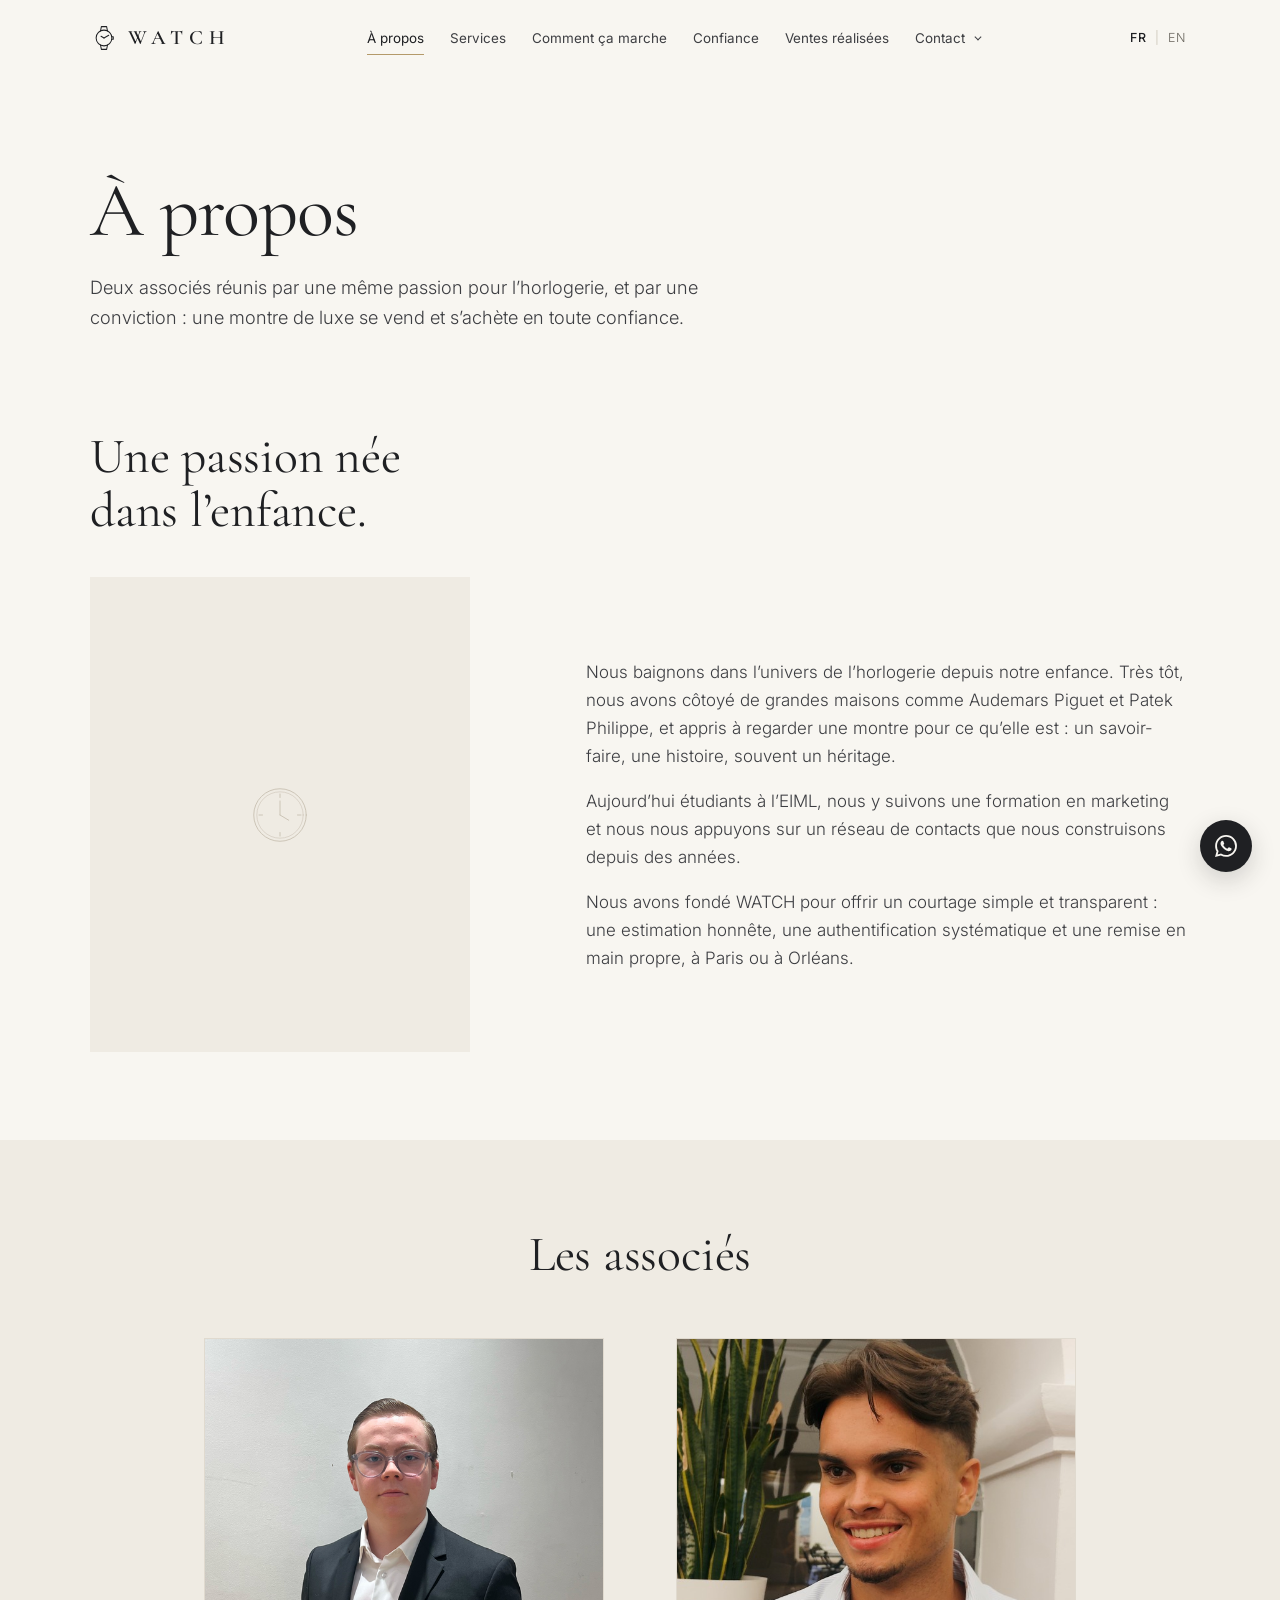
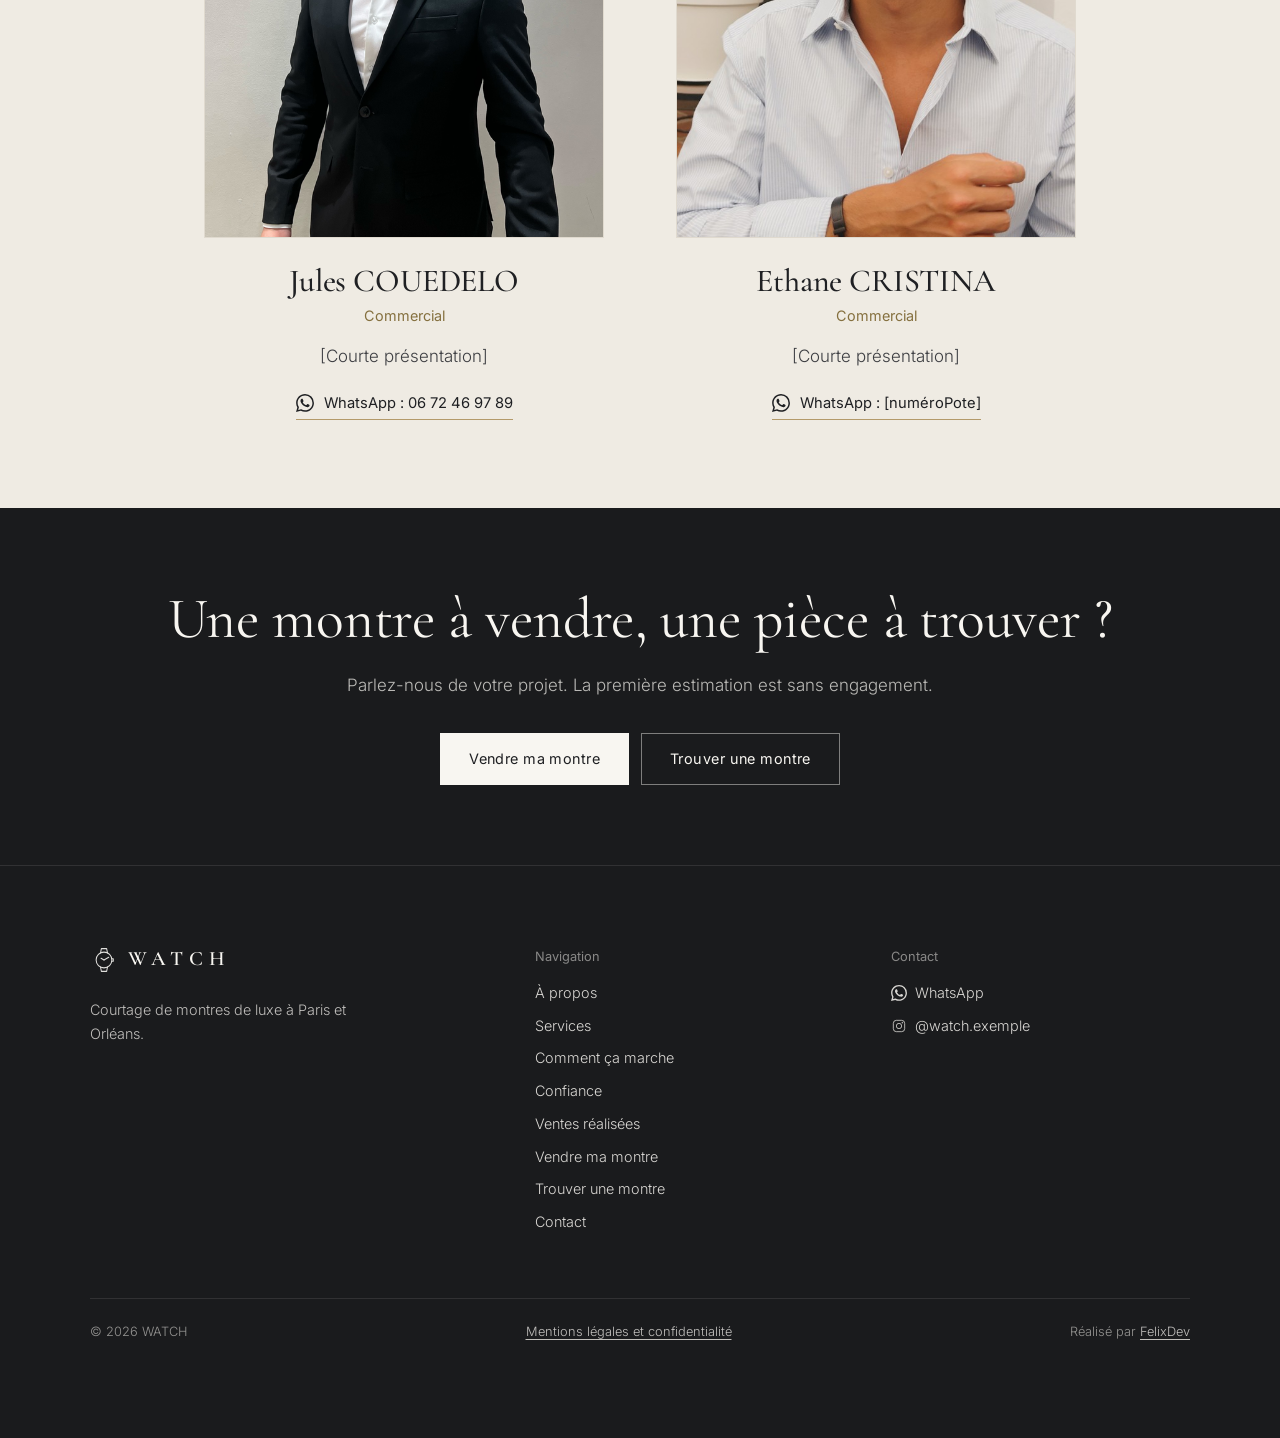
==== commit b3cea6ad: "Ajoute Ethane CRISTINA comme second associé et des photos de montres Photo et nom du second associé " ====
--- a/a-propos.html
+++ b/a-propos.html
@@ -19,12 +19,12 @@
       href="https://fonts.googleapis.com/css2?family=Cormorant+Garamond:ital,wght@0,400;0,500;0,600;1,400;1,500&family=Inter:wght@300;400;500&display=swap"
       rel="stylesheet"
     />
-    <link rel="stylesheet" href="assets/style.css" />
+    <link rel="stylesheet" href="assets/style.css?v=3" />
     <script>
       document.documentElement.className =
         document.documentElement.className.replace("no-js", "js");
     </script>
-    <script src="assets/site.js" defer></script>
+    <script src="assets/site.js?v=3" defer></script>
   </head>
 
   <body data-page="a-propos">
@@ -361,7 +361,14 @@
         <div class="container story reveal">
           <h2 data-i18n="about.story.title">Une passion née dans l’enfance.</h2>
           <!-- PHOTO DE MONTRE : assets/img/montre-a-propos.jpg (portrait, environ 1000 × 1250 px) -->
-          <figure class="photo photo-story"><img src="assets/img/montre-a-propos.jpg" alt="" loading="lazy" decoding="async" /></figure>
+          <figure class="photo photo-story">
+            <img
+              src="assets/img/montre-a-propos.jpg"
+              alt=""
+              loading="lazy"
+              decoding="async"
+            />
+          </figure>
           <div class="story-text">
             <p data-i18n="about.story.p1">
               Nous baignons dans l’univers de l’horlogerie depuis notre enfance.
@@ -443,13 +450,9 @@
                   </svg>
                   <span data-i18n="partner.photo">Photo à venir</span>
                 </div>
-                <img
-                  src="assets/img/associe2Pdp.png"
-                  alt=""
-                  loading="lazy"
-                />
+                <img src="assets/img/ethanPdp.jpg" alt="" loading="lazy" />
               </div>
-              <h3 data-config="partner2Name">[Prénom Nom]</h3>
+              <h3 data-config="partner2Name">Ethane CRISTINA</h3>
               <p class="partner-role" data-i18n="partner2.role">Commercial</p>
               <p class="partner-bio" data-i18n="partner2.bio">
                 [Courte présentation]
--- a/assets/style.css
+++ b/assets/style.css
@@ -351,15 +351,41 @@
 .trust-point p { color: var(--ink-soft); margin: 0; max-width: 38ch; }
 @media (min-width: 860px) { .trust-points { grid-template-columns: repeat(3, 1fr); gap: 48px; } }
 
-/* Deux parcours (accueil) */
-.paths { display: grid; gap: 0; }
+/* Deux parcours (accueil) : côte à côte sur ordinateur ; sur mobile, un parcours à la fois,
+   que les deux boutons (ou un glissement du doigt) font défiler. Sans JavaScript : l'un sous l'autre. */
+.paths-track { display: grid; gap: 0; }
 .path { padding: 36px 0; border-top: 1px solid var(--line); }
 .path:first-child { border-top: 0; padding-top: 0; }
 .path h3 { font-size: clamp(1.9rem, 4vw, 2.5rem); font-weight: 400; margin-bottom: 14px; }
 .path p { color: var(--ink-soft); max-width: 42ch; }
 .path-actions { display: flex; flex-wrap: wrap; align-items: center; gap: 20px 28px; margin-top: 26px; }
+/* Bascule « Je vends / Je cherche » : de simples onglets soulignés, pour ne pas ressembler aux boutons d'action */
+.paths-switch { display: flex; justify-content: center; gap: 32px; margin-bottom: 26px; border-bottom: 1px solid var(--line-strong); }
+.paths-switch button {
+  position: relative; padding: 6px 0 12px; background: none; border: 0; cursor: pointer;
+  font-family: var(--serif); font-size: 1.6rem; font-weight: 500; line-height: 1.1; color: var(--muted);
+  transition: color .3s var(--ease);
+}
+.paths-switch button::after {
+  content: ""; position: absolute; left: 0; right: 0; bottom: -1px; height: 2px; background: var(--gold);
+  transform: scaleX(0); transform-origin: left; transition: transform .4s var(--ease);
+}
+.paths-switch button[aria-pressed="true"] { color: var(--ink); }
+.paths-switch button[aria-pressed="true"]::after { transform: scaleX(1); }
+.no-js .paths-switch { display: none; }
+@media (max-width: 859px) {
+  .paths-section .block-head { justify-items: center; text-align: center; }
+  .js .path h3 {   /* le titre du parcours est déjà donné par l'onglet : masqué à l'écran, gardé pour les lecteurs d'écran */
+    position: absolute; width: 1px; height: 1px; margin: -1px; overflow: hidden; clip: rect(0 0 0 0); white-space: nowrap;
+  }
+  .js .paths { overflow: hidden; }
+  .js .paths-track { display: flex; transition: transform .5s var(--ease); touch-action: pan-y; }
+  .js .path { flex: 0 0 100%; min-width: 0; padding: 0; border-top: 0; }
+  .js .paths[data-active="find"] .paths-track { transform: translateX(-100%); }
+}
 @media (min-width: 860px) {
-  .paths { grid-template-columns: 1fr 1fr; }
+  .paths-switch { display: none; }
+  .paths-track { grid-template-columns: 1fr 1fr; }
   .path, .path:first-child { padding: 8px 0 8px 56px; border-top: 0; border-left: 1px solid var(--line); }
   .path:first-child { padding-left: 0; padding-right: 56px; border-left: 0; }
 }
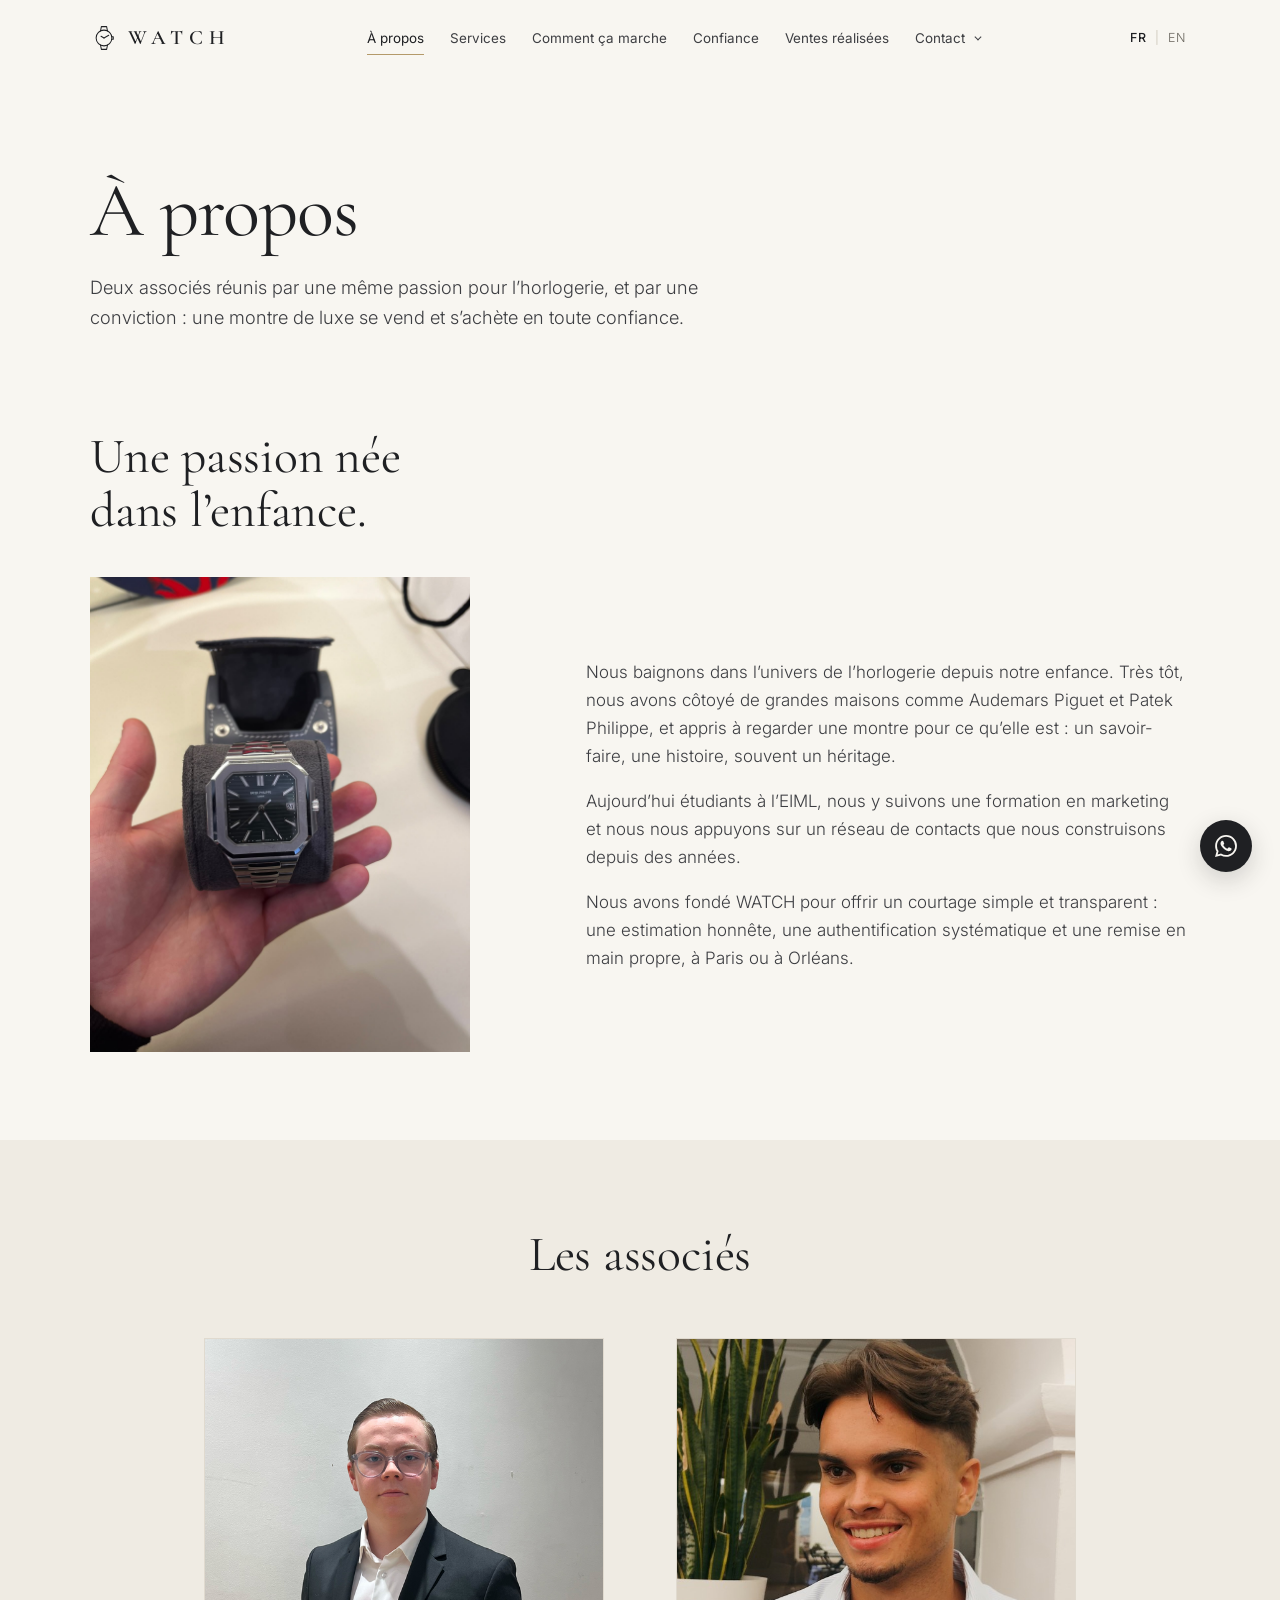
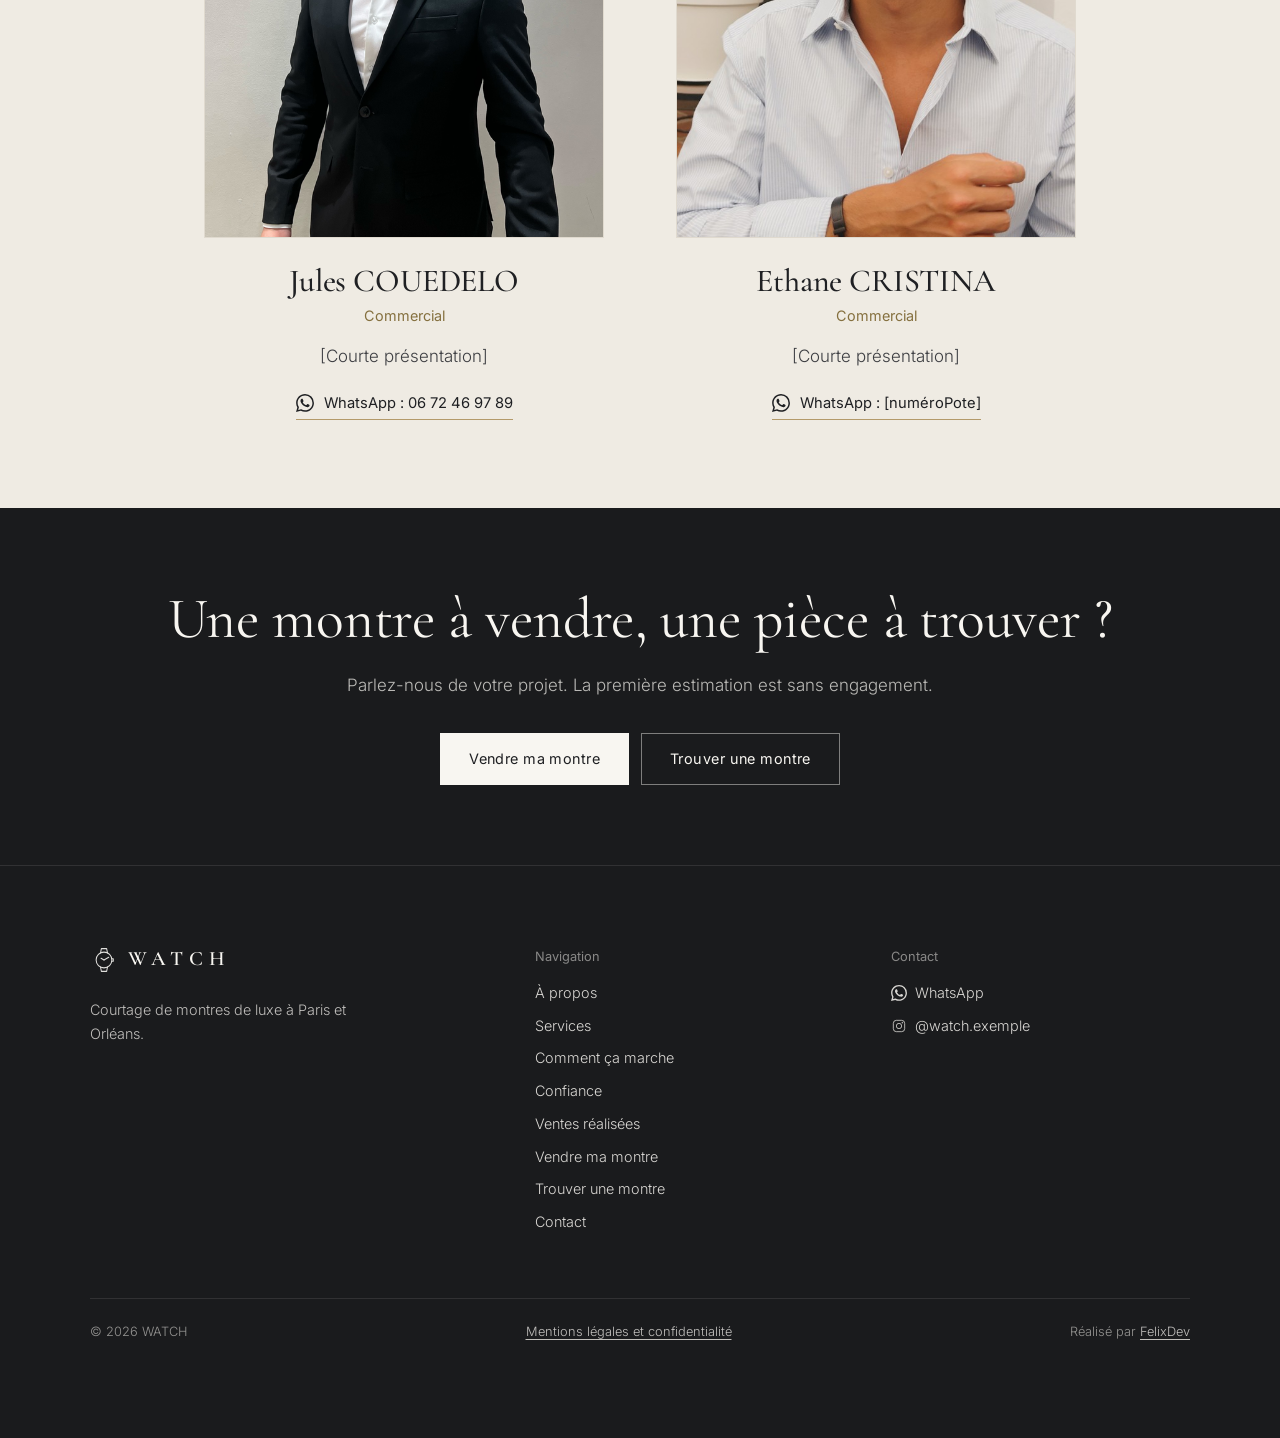
==== commit 4799bfa6: "Photos de montres sur l'accueil, À propos, Services, Comment ça marche et Confiance La photo de l'ac" ====
--- a/a-propos.html
+++ b/a-propos.html
@@ -19,12 +19,12 @@
       href="https://fonts.googleapis.com/css2?family=Cormorant+Garamond:ital,wght@0,400;0,500;0,600;1,400;1,500&family=Inter:wght@300;400;500&display=swap"
       rel="stylesheet"
     />
-    <link rel="stylesheet" href="assets/style.css?v=3" />
+    <link rel="stylesheet" href="assets/style.css?v=4" />
     <script>
       document.documentElement.className =
         document.documentElement.className.replace("no-js", "js");
     </script>
-    <script src="assets/site.js?v=3" defer></script>
+    <script src="assets/site.js?v=4" defer></script>
   </head>
 
   <body data-page="a-propos">
@@ -363,7 +363,7 @@
           <!-- PHOTO DE MONTRE : assets/img/montre-a-propos.jpg (portrait, environ 1000 × 1250 px) -->
           <figure class="photo photo-story">
             <img
-              src="assets/img/montre-a-propos.jpg"
+              src="assets/img/photoPropos.jpeg"
               alt=""
               loading="lazy"
               decoding="async"
--- a/assets/style.css
+++ b/assets/style.css
@@ -293,7 +293,8 @@
 }
 .photo img { position: absolute; inset: 0; width: 100%; height: 100%; object-fit: cover; opacity: 0; transition: opacity .8s var(--ease); }
 .photo.is-loaded img, .no-js .photo img { opacity: 1; }
-.photo-bleed { height: clamp(280px, 46vw, 620px); }                       /* accueil : toute la largeur */
+.photo-band { aspect-ratio: 4 / 5; margin-top: 44px; }                    /* accueil : largeur du contenu */
+@media (min-width: 768px) { .photo-band { aspect-ratio: 16 / 9; margin-top: 64px; } }
 .photo-wide { aspect-ratio: 3 / 2; margin-top: 36px; }                    /* sous le titre des pages */
 @media (min-width: 768px) { .photo-wide { aspect-ratio: 16 / 7; margin-top: 52px; } }
 .photo-aside { aspect-ratio: 16 / 10; }                                   /* vendre / trouver */
